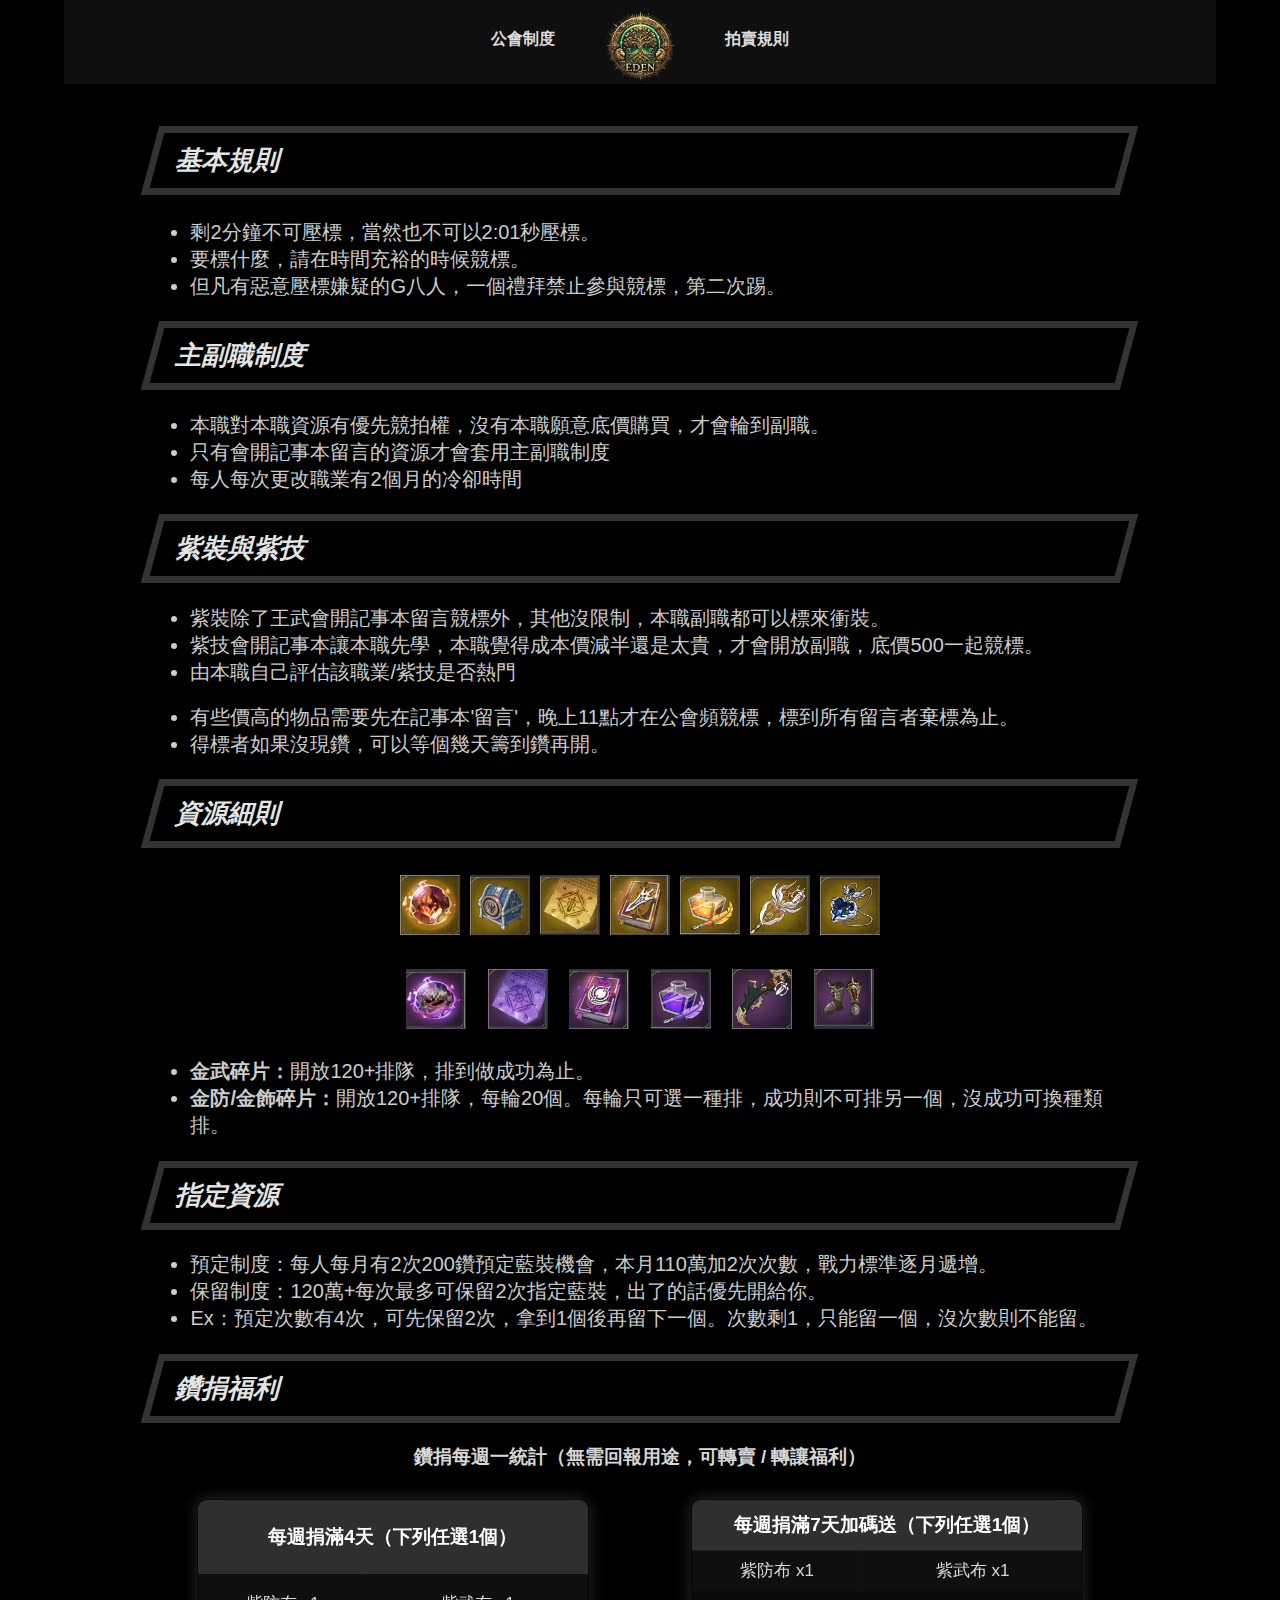
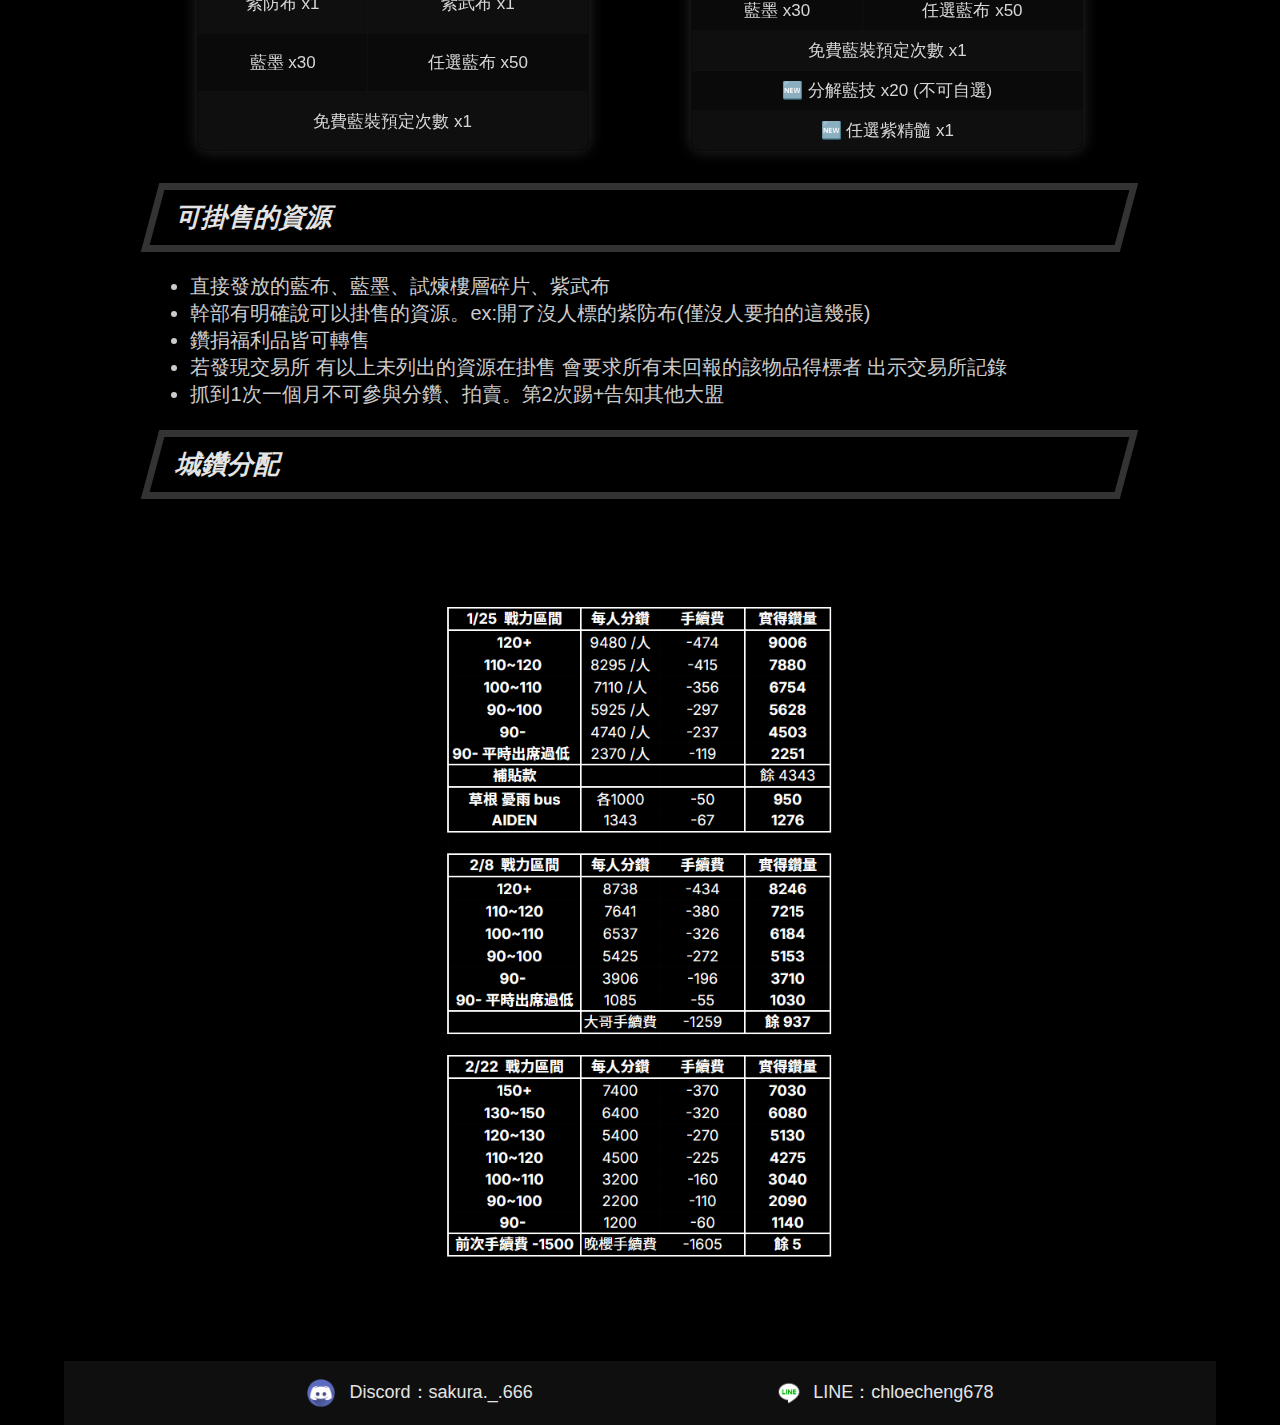
==== html/auction.html @ 019aab5e "Update auction.html" ====
<!DOCTYPE html>
<html lang="zh-Hant">
<head>
    <meta charset="UTF-8">
    <meta name="viewport" content="width=device-width, initial-scale=1.0">
    <title>【伊甸】拍賣規則</title><link rel="icon" href="LOGO.png" type="image/png">
    <link rel="stylesheet" href="styles.css">
    <style>
        .resource-info {
            display: none;
            margin: 20px;
            color: #e0e0e07a;
            border: 0.1px solid #afafaf6f; /* 新增灰色外框線 */
            
            padding: 10px; /* 增加內邊距 */
        }
        .resource-button {
            cursor: pointer;
            margin: 5px;
            display: inline-block;
        }
        .resource-button img {
            width: 60px; /* 調整寬度為原來的1.5倍 */
            height: 60px; /* 調整高度為原來的1.5倍 */
        }
        .resource-button.selected {
            background-color: #ffffff; /* 灰色背景 */
        }
        .resource-container {
            display: flex; /* 使用彈性盒子排列圖標 */
            justify-content: space-around; /* 均勻分配空間 */
            margin: 20px auto; /* 居中顯示 */
            width: 50%;
           
        }

        .images {
    display: flex;
    justify-content: center;
    align-items: center;
    margin: 0 px;
}

.images img {
    transform: scale(0.8); /* 縮小為 0.x 倍 */
}


        .container {
            display: flex;
            justify-content: center;
            gap: 10px;
            margin-top: 10px;
            text-align: center;
        }
                table {
                    width: 40%;
                    margin: 10px auto;
                    border-collapse: collapse;
                    background-color: #15151579;
                    box-shadow: 0px 0px 15px rgba(72, 72, 72, 0.579);
                    border-radius: 10px;
                    overflow: hidden;
                    backdrop-filter: blur(10px); /* 模糊效果 */
                    -webkit-backdrop-filter: blur(10px); /* 兼容 Safari */
                    border: 1px solid rgba(255, 255, 255, 0.3); /* 淡色邊框 */

                }
                th, td {
                    border: 1px solid #15151579;
                    padding: 8px;
                    font-size: 17px;
                }
                th {
                    background-color: #2f2f2f;
                    color: rgb(255, 255, 255);
                    padding: 12px;
                    font-size: 19px;
                }
                tr:nth-child(even) {
                    background-color: #15151579;
                }
    </style>
</head>
<body>
    <header>
        <nav>
            <a href="../index.html">公會制度</a>
            <img src="LOGO.png" alt="LOGO" style="height: 70px; cursor: pointer;"> <!-- 把前面的>去掉 onclick="location.href='rank.html';"> -->
            <a href="auction.html">拍賣規則</a>
        </nav>
    </header>
    <main>
        
        <h2>基本規則</h2>
        <ul>
            <p style="text-align: center; font-size: 24px;font-weight:800;">

            <li>剩2分鐘不可壓標，當然也不可以2:01秒壓標。</li>
            <li>要標什麼，請在時間充裕的時候競標。</li>
            <li>但凡有惡意壓標嫌疑的G八人，一個禮拜禁止參與競標，第二次踢。</li>
        </ul>

        <h2>主副職制度</h2>
        <ul>
            <li>本職對本職資源有優先競拍權，沒有本職願意底價購買，才會輪到副職。</li>
            <li>只有會開記事本留言的資源才會套用主副職制度</li>
            <li>每人每次更改職業有2個月的冷卻時間</li>
        </ul>

        <h2>紫裝與紫技</h2>
        <ul>
            <li>紫裝除了王武會開記事本留言競標外，其他沒限制，本職副職都可以標來衝裝。</li>
            <li>紫技會開記事本讓本職先學，本職覺得成本價減半還是太貴，才會開放副職，底價500一起競標。</li>
            <li>由本職自己評估該職業/紫技是否熱門</li>
            <br>
            <li>有些價高的物品需要先在記事本'留言'，晚上11點才在公會頻競標，標到所有留言者棄標為止。</li>
            <li>得標者如果沒現鑽，可以等個幾天籌到鑽再開。</li>
        </ul>
    
        <h2>資源細則</h2>
        <div class="resource-container">
            <div class="resource-button" onclick="toggleInfo('goldEssenceInfo', this)">
                <img src="金精髓.png" alt="金精髓">
            </div>
            <div class="resource-button" onclick="toggleInfo('goldEssenceBoxInfo', this)">
                <img src="金精髓自選箱.jpg" alt="金精髓自選箱">
            </div>
            <div class="resource-button" onclick="toggleInfo('goldFabricInfo', this)">
                <img src="金布.png" alt="金布">
            </div>
            <div class="resource-button" onclick="toggleInfo('goldSkillInfo', this)">
                <img src="金技.png" alt="金技">
            </div>
            <div class="resource-button" onclick="toggleInfo('goldInkInfo', this)">
                <img src="金墨水.png" alt="金墨水">
            </div>
            <div class="resource-button" onclick="toggleInfo('goldWeaponInfo', this)">
                <img src="金武.jpg" alt="金武">
            </div>
            <div class="resource-button" onclick="toggleInfo('otherGoldItemsInfo', this)">
                <img src="其他金裝.png" alt="其他金裝">
            </div>
        </div>
        <div id="goldEssenceInfo" class="resource-info">
            <p style="font-size: 18px;"><strong>金精髓：</strong>1000鑽，做技能/裝備(有金布/金墨優先排)，沒人排隊則開放全體標(做收藏OK)。</p>
        </div>
        <div id="goldEssenceBoxInfo" class="resource-info" style="display:none;">
            <p style="font-size: 18px;"><strong>金精髓自選箱：</strong>有金墨/金布者可參與競標。</p>
        </div>
        <div id="goldFabricInfo" class="resource-info" style="display:none;">
            <p style="font-size: 18px;"><strong>金布：</strong>戰力110+可參與團頻競標。(記事本留言後，隔日晚上11點在公會頻競標到所有人留言者棄標為止。)</p>
        </div>
        <div id="goldSkillInfo" class="resource-info" style="display:none;">
            <p style="font-size: 18px;"><strong>金技：</strong>本職前3位高戰可參與團頻競標。(記事本留言後，隔日晚上11點在公會頻競標到所有人留言者棄標為止。)</p>
        </div>
        <div id="goldInkInfo" class="resource-info" style="display:none;">
            <p style="font-size: 18px;"><strong>金墨：</strong>戰力110+可參與團頻競標。(記事本留言後，隔日晚上11點在公會頻競標到所有人留言者棄標為止。)</p>
        </div>
        <div id="goldWeaponInfo" class="resource-info" style="display:none;">
            <p style="font-size: 18px;"><strong>金武：</strong>該職業最高戰前3位競標，已有金武者不可參與競標。(記事本留言後，隔日晚上11點在公會頻競標到所有人留言者棄標為止。)</p>
        </div>
        <div id="otherGoldItemsInfo" class="resource-info" style="display:none;">
            <p style="font-size: 18px;"><strong>其他金裝：</strong>開放全體標，衝裝不可競標。(記事本留言後，隔日晚上11點在公會頻競標到所有人留言者棄標為止。)</p>
        </div>


        <div class="resource-container">
            <div class="resource-button" onclick="toggleInfo('epicEssenceInfo', this)">
                <img src="紫精隨.png" alt="紫精髓">
            </div>
            <div class="resource-button" onclick="toggleInfo('epicFabricInfo', this)">
                <img src="紫布.png" alt="紫布">
            </div>
            <div class="resource-button" onclick="toggleInfo('epicInkInfo', this)">
                <img src="紫技.png" alt="紫技">
            </div>
            <div class="resource-button" onclick="toggleInfo('epicSkillInfo', this)">
                <img src="紫墨水.png" alt="紫墨水">
            </div>
            <div class="resource-button" onclick="toggleInfo('epicWeaponInfo', this)">
                <img src="紫王武.png" alt="紫王武">
            </div>
            <div class="resource-button" onclick="toggleInfo('otherEpicItemsInfo', this)">
                <img src="其他紫裝.png" alt="其他紫裝">
            </div>
        </div>
        <div id="epicEssenceInfo" class="resource-info">
            <p style="font-size: 18px;"><strong>紫精髓：</strong>500鑽，做技能/裝備(有紫布/紫墨優先排)，沒人排隊則開放全體標(做收藏OK)。</p>
        </div>
        </div>
        <div id="epicFabricInfo" class="resource-info" style="display:none;">
            <p style="font-size: 18px;"><strong>紫武布/紫防布：</strong>可排隊申請免費發放，每人每輪1張，需回報用途。</p><p style="font-size: 18px;"><strong>紫飾布：</strong>500起標，衝裝可標。</p>
        </div>
        <div id="epicSkillInfo" class="resource-info" style="display:none;">
            <p style="font-size: 18px;"><strong>紫技：</strong>本職優先價 = 成本/2，無本職則開放副職一起500標。(記事本留言金額競標。)</p>
        </div>
        <div id="epicInkInfo" class="resource-info" style="display:none;">
            <p style="font-size: 18px;"><strong>紫墨水：</strong>戰力110+可參與團頻競標。(記事本留言後，隔日晚上11點在公會頻競標到所有人留言者棄標為止。)</p>
        </div>
        <div id="epicWeaponInfo" class="resource-info" style="display:none;">
            <p style="font-size: 18px;"><strong>紫王武：</strong>本職優先價2000，無本職則開放衝裝+副職一起500標。(記事本留言金額競標。)</p>
        </div>
        <div id="otherEpicItemsInfo" class="resource-info" style="display:none;">
            <p style="font-size: 18px;"><strong>其他紫裝：</strong>自用 / 衝裝 / 副職 皆可競標。</p>
        </div>



        <ul>
            <li><strong>金武碎片：</strong>開放120+排隊，排到做成功為止。</li>
            <li><strong>金防/金飾碎片：</strong>開放120+排隊，每輪20個。每輪只可選一種排，成功則不可排另一個，沒成功可換種類排。</li>
        </ul>
        <h2>指定資源</h2>
        <ul>
            <li>預定制度：每人每月有2次200鑽預定藍裝機會，本月110萬加2次次數，戰力標準逐月遞增。</li>
            <li>保留制度：120萬+每次最多可保留2次指定藍裝，出了的話優先開給你。</li>
            <li>Ex：預定次數有4次，可先保留2次，拿到1個後再留下一個。次數剩1，只能留一個，沒次數則不能留。</li>
        </ul>

        <h2>鑽捐福利</h2>
        <h3 style="text-align: center;">鑽捐每週一統計（無需回報用途，可轉賣 / 轉讓福利）</h3>
        <div class="container">
        <table>
            <tr>
                <th colspan="2">每週捐滿4天（下列任選1個）</th>
            </tr>
            <tr><td>紫防布 x1</td><td>紫武布 x1</td></tr>
            <tr><td>藍墨 x30</td><td>任選藍布 x50</td></tr>
            <tr><td colspan="2">免費藍裝預定次數 x1</td></tr>
        </table>
        
        <table>
            <tr>
                <th colspan="2">每週捐滿7天加碼送（下列任選1個）</th>
            </tr>
            <tr><td>紫防布 x1</td><td>紫武布 x1</td></tr>
            <tr><td>藍墨 x30</td><td>任選藍布 x50</td></tr>
            <tr><td colspan="2">免費藍裝預定次數 x1</td></tr>
            <tr><td colspan="2">🆕 分解藍技 x20 (不可自選)</td></tr>
            <tr><td colspan="2">🆕 任選紫精髓 x1</td></tr>
        
        </table></div>

        <h2>可掛售的資源</h2>
        <ul>
            <li>直接發放的藍布、藍墨、試煉樓層碎片、紫武布</li>
            <li>幹部有明確說可以掛售的資源。ex:開了沒人標的紫防布(僅沒人要拍的這幾張)</li>
            <li>鑽捐福利品皆可轉售</li>
            <li>若發現交易所 有以上未列出的資源在掛售 會要求所有未回報的該物品得標者 出示交易所記錄</li>
            <li>抓到1次一個月不可參與分鑽、拍賣。第2次踢+告知其他大盟</li>
        </ul>
    
        <h2>城鑽分配</h2>
        <div class="images";>
            <img src="1740087435147.png" alt="圖片1">
        </div>
    </main>
    <footer>
        <div class="social-icons">
            <p style="font-size: 18px;">
                <img src="line.png" alt="LINE" style="vertical-align: middle;">LINE：chloecheng678</p>
            <p style="font-size: 18px;">
                <img src="discord.png" alt="Discord" style="vertical-align: middle;"> Discord：sakura._.666</p>
        </div>
    </footer>
    <script>
        function toggleInfo(infoId, button) {
            const infoDivs = document.querySelectorAll('.resource-info');
            infoDivs.forEach(div => div.style.display = 'none'); // 隱藏所有敘述
            const infoDiv = document.getElementById(infoId);
            infoDiv.style.display = 'block'; // 顯示選中的敘述
            
            // 切換選中狀態
            const buttons = document.querySelectorAll('.resource-button');
            buttons.forEach(btn => btn.classList.remove('selected'));
            button.classList.add('selected'); // 只為選中的按鈕添加選中樣式
        }
        console.log("拍賣規則頁面已加載");
    </script>
</body>
</html>
---- html/styles.css ----
body {
    background-color: black;
    color: rgb(215, 215, 215);
    font-family: Arial, Source Sans Pro;
    margin: 0;
    padding: 0;
}

header {
    display: flex;
    flex-direction: column; /* 使 LOGO 和導航按鈕垂直排列 */
    align-items: center; /* 水平置中 */
    padding: 1px;
    background-color: #0f0f0f;
    position: sticky;
    top: 0;
    z-index: 1000;
    transition: background-color 0.3s;
}
header:hover {
    background-color: #252525;
}
header a {
    color: rgb(222, 222, 222);
    font-weight: 800;
    text-decoration: none;
    padding: 18px 50px 33px 50px;
    transition: color 0.3s;
}
header a:hover {
    color: #fff4c7;
}
header nav {
    display: flex;
    justify-content: center; /* 水平置中按鈕 */
    margin-top: 10px; /* LOGO 和導航按鈕之間的間距 */
}
main {
    padding: 20px;
    width: 85%;
    margin: auto;
    transition: opacity 0.5s;
}

h1, h2 {
    color: #e4e4e4;
    font-size: 26px;
    transform: skewX(-15deg); /* 整體內容向右傾斜 15 度 */
border: 0.2cm solid #333; /* 0.5 公分的框線 */
padding: 10px 10px 10px 20px ; /* 內邊距 */
box-shadow: 3px 3px 5px rgba(0, 0, 0, 0.3); /* 增加陰影效果 */
}

p {
    color: #e4e4e4;
    font-size: 22px;
}
li {
    color: #cccccc;
    font-size: 20px;
}
footer {
    background-color: #0f0f0f;
    color: rgb(147, 147, 147);
    text-align: center;
    padding: 0px;
    position: relative;
    transition: background-color 0.3s;
}
footer:hover {
    background-color: #252525;
}
.social-icons {
    display: flex;
    justify-content: space-evenly;
    flex-direction: row-reverse;
    flex-wrap: wrap;
    align-items: center;
    align-content: space-around;

}
.social-icons img {
    width: 28px;
    
    margin: 0px 10px 0px 20px;
}
@media (min-width: 768px) {
    body {
        padding: 0 5%;
    }
}

/* 針對 Chrome、Edge、Safari 的滾動條樣式 */
::-webkit-scrollbar {
    width: 8px; /* 滾動條寬度 */
}

::-webkit-scrollbar-track {
    background-color: #000000; /* 滾動條軌道顏色 */
}

::-webkit-scrollbar-thumb {
    background-color: #2b2b2b; /* 滾動條顏色 */
    border-radius: 1px; /* 滾動條圓角 */
}

::-webkit-scrollbar-thumb:hover {
    background-color: #232323; /* 滾動條懸停顏色 */
}

/* 針對 Firefox 的滾動條樣式 */
html {
    scrollbar-width: thin; /* 滾動條寬度 */
    scrollbar-color: #2b2b2b #000000; /* 滾動條顏色和軌道顏色 */
}
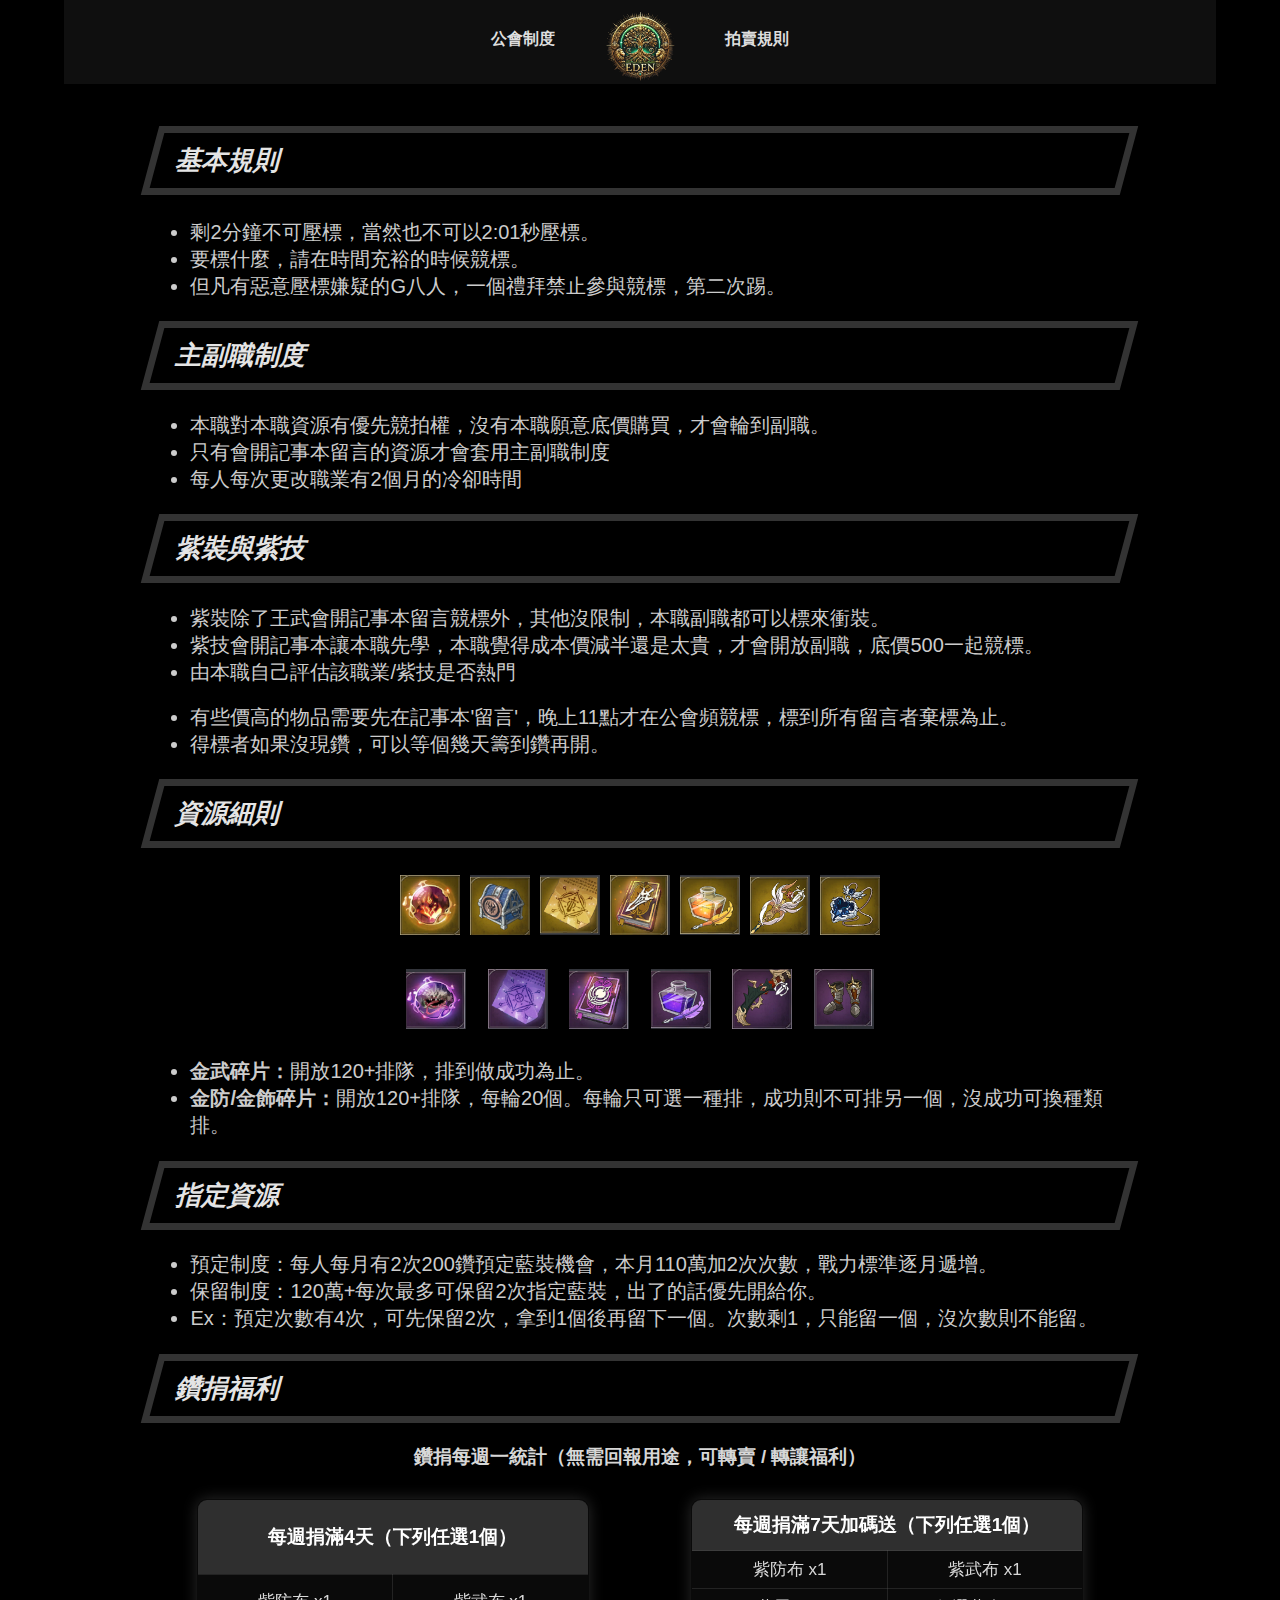
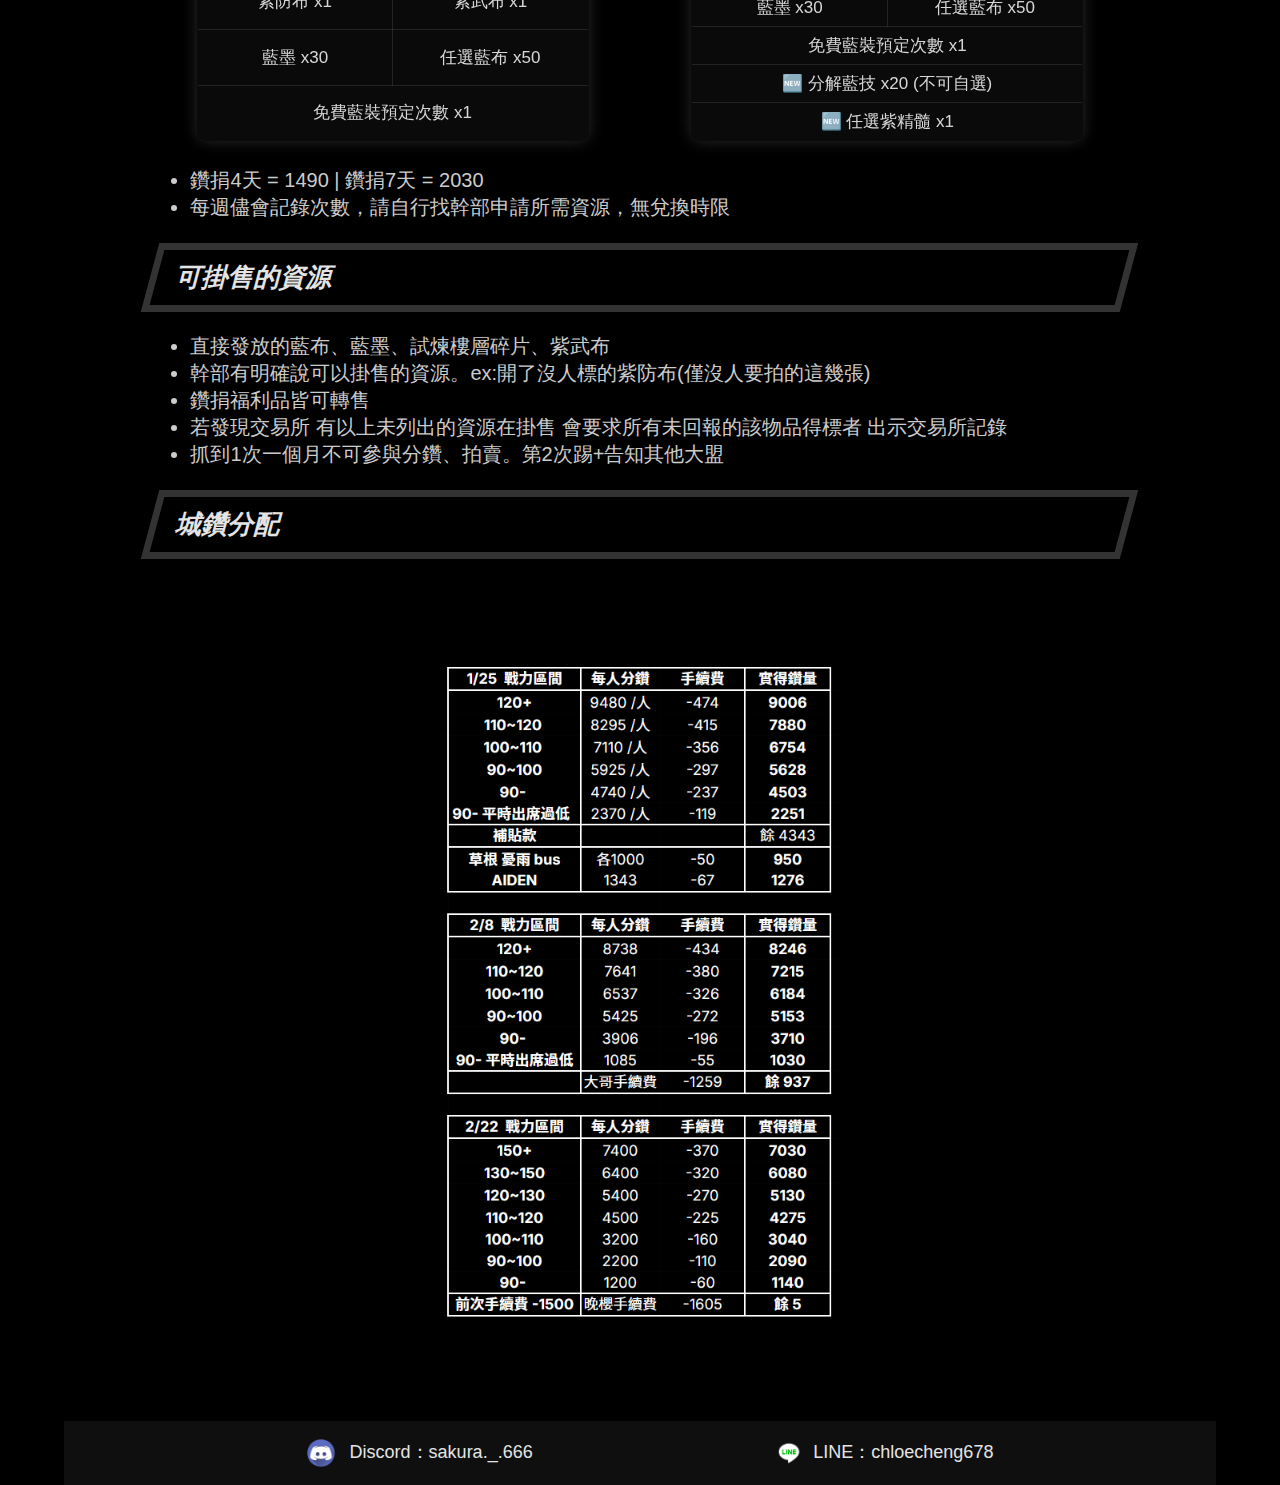
==== commit 833e8a3b: "Update auction.html" ====
--- a/html/auction.html
+++ b/html/auction.html
@@ -67,9 +67,10 @@
 
                 }
                 th, td {
-                    border: 1px solid #15151579;
-                    padding: 8px;
+                    border: 0.5px solid #63636348;
+                    padding: 7px;
                     font-size: 17px;
+                    width: 50%;
                 }
                 th {
                     background-color: #2f2f2f;
@@ -77,9 +78,7 @@
                     padding: 12px;
                     font-size: 19px;
                 }
-                tr:nth-child(even) {
-                    background-color: #15151579;
-                }
+
     </style>
 </head>
 <body>
@@ -241,6 +240,10 @@
             <tr><td colspan="2">🆕 任選紫精髓 x1</td></tr>
         
         </table></div>
+        <ul>
+            <li>鑽捐4天 = 1490  |  鑽捐7天 = 2030</li>
+            <li>每週儘會記錄次數，請自行找幹部申請所需資源，無兌換時限</li>
+        </ul>
 
         <h2>可掛售的資源</h2>
         <ul>
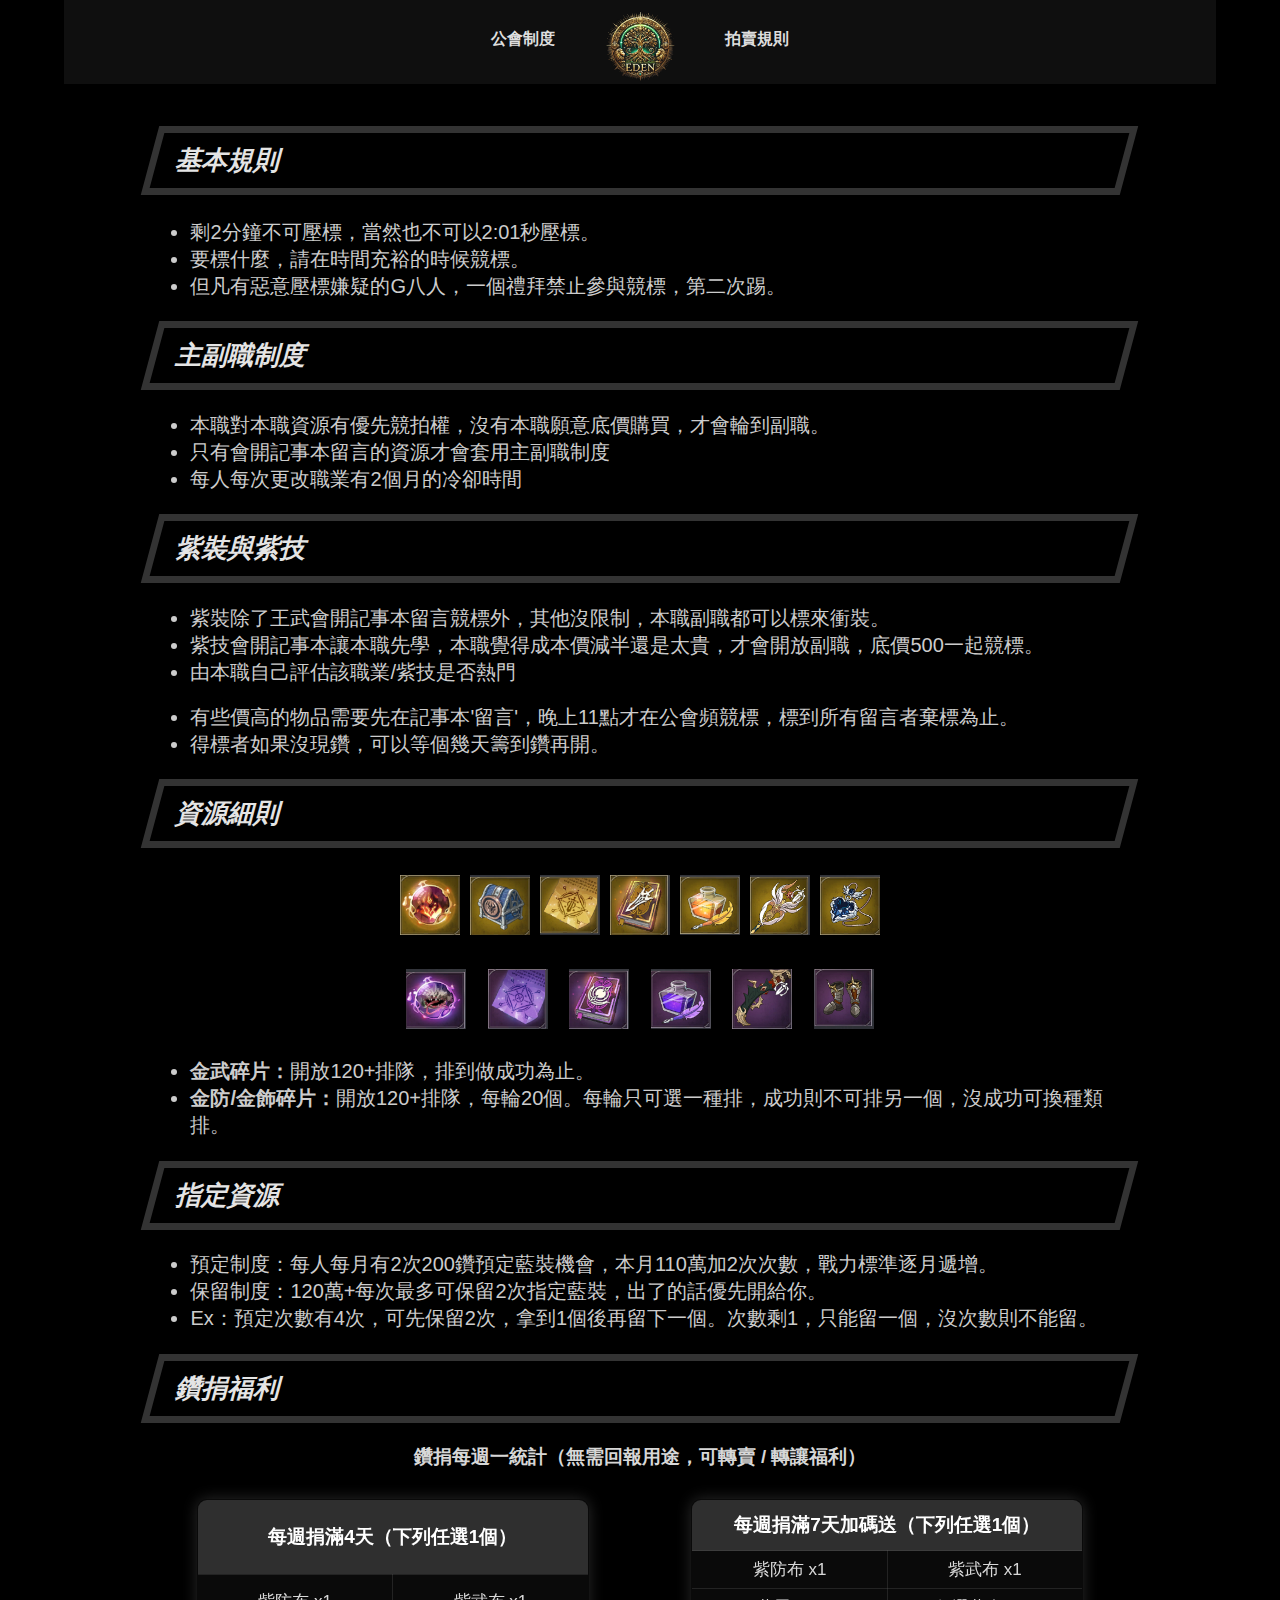
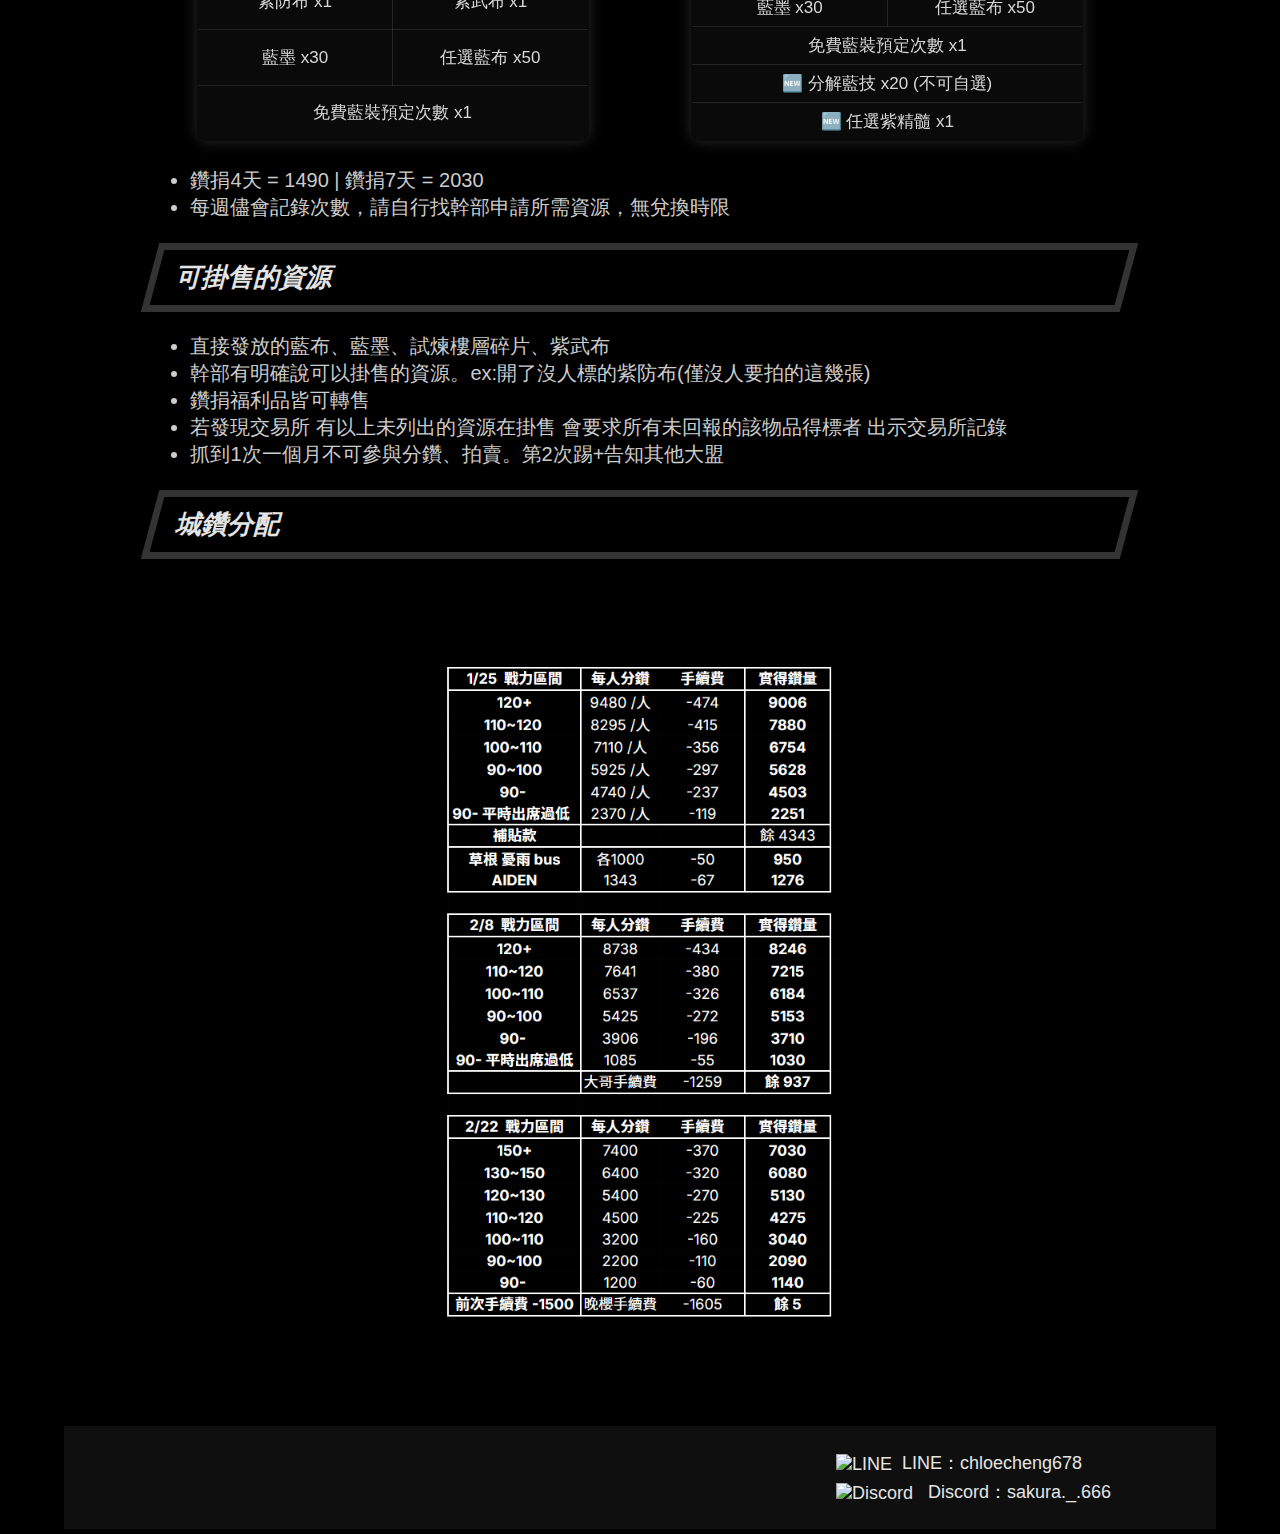
==== commit 25867a6e: "Add files via upload" ====
--- a/html/auction.html
+++ b/html/auction.html
@@ -1,10 +1,22 @@
 <!DOCTYPE html>
 <html lang="zh-Hant">
 <head>
+    <!-- Google tag (gtag.js) -->
+<script async src="https://www.googletagmanager.com/gtag/js?id=G-GK26YHVEMZ"></script>
+<script>
+  window.dataLayer = window.dataLayer || [];
+  function gtag(){dataLayer.push(arguments);}
+  gtag('js', new Date());
+
+  gtag('config', 'G-GK26YHVEMZ');
+</script>
     <meta charset="UTF-8">
     <meta name="viewport" content="width=device-width, initial-scale=1.0">
-    <title>【伊甸】拍賣規則</title><link rel="icon" href="LOGO.png" type="image/png">
+    <title>【伊甸】拍賣規則</title>
+    <link rel="icon" href="LOGO.png" type="image/png">
     <link rel="stylesheet" href="styles.css">
+    <script src="visitor-tracker.js" defer></script>
+
     <style>
         .resource-info {
             display: none;
@@ -260,11 +272,23 @@
         </div>
     </main>
     <footer>
-        <div class="social-icons">
-            <p style="font-size: 18px;">
-                <img src="line.png" alt="LINE" style="vertical-align: middle;">LINE：chloecheng678</p>
-            <p style="font-size: 18px;">
-                <img src="discord.png" alt="Discord" style="vertical-align: middle;"> Discord：sakura._.666</p>
+        <div class="social-icons" style="display: flex; justify-content: space-between; align-items: center; padding: 20px;margin: 5px 5px 5px 80px;">
+            <div style="text-align: left;">
+                <p style="font-size: 18px; margin: 5px 80px 5px 5px;">
+                    <img src="html/line.png" alt="LINE" style="vertical-align: middle;">LINE：chloecheng678
+                </p>
+                <p style="font-size: 18px; margin: 5px 80px 5px 5px;">
+                    <img src="html/discord.png" alt="Discord" style="vertical-align: middle;"> Discord：sakura._.666
+                </p>
+            </div>
+            <div id="visitorCounter" style="text-align: right; position: static; background: none;">
+                <script>
+                    // 使用 GA4 的 API 獲取實時用戶數
+                    gtag('get', 'G-GK26YHVEMZ', 'client_id', (clientId) => {
+                        console.log('Client ID:', clientId);
+                    });
+                </script>
+            </div>
         </div>
     </footer>
     <script>
--- a/html/styles.css
+++ b/html/styles.css
@@ -113,3 +113,39 @@
     scrollbar-width: thin; /* 滾動條寬度 */
     scrollbar-color: #2b2b2b #000000; /* 滾動條顏色和軌道顏色 */
 }
+
+/* 框框樣式 */
+.content-box {
+    border: 2px solid #16161600; /* 邊框顏色和寬度 */
+    border-radius: 10px; /* 邊框圓角 */
+    padding: 20px; /* 內邊距 */
+    background-color: #19191981; /* 背景顏色 */
+    max-width: 90%; /* 最大寬度 */
+    margin: 20px auto; /* 居中顯示 */
+    box-shadow: 0 4px 8px rgba(0, 0, 0, 0.1); /* 陰影效果 */
+}
+
+/* 列表樣式 */
+.content-box ul {
+    list-style-type: disc; /* 列表符號樣式 */
+    padding-left: 20px; /* 列表內邊距 */
+    margin: 0; /* 移除默認外邊距 */
+}
+
+.content-box li {
+    margin-bottom: 10px; /* 列表項間距 */
+    line-height: 1.5; /* 行高 */
+}
+
+#visitorCounter {
+    position: fixed;
+    bottom: 20px;
+    right: 20px;
+    background: rgba(0, 0, 0, 0.8);
+    padding: 10px;
+    border-radius: 5px;
+    color: #fff;
+    font-size: 14px;
+    z-index: 1000;
+}
+
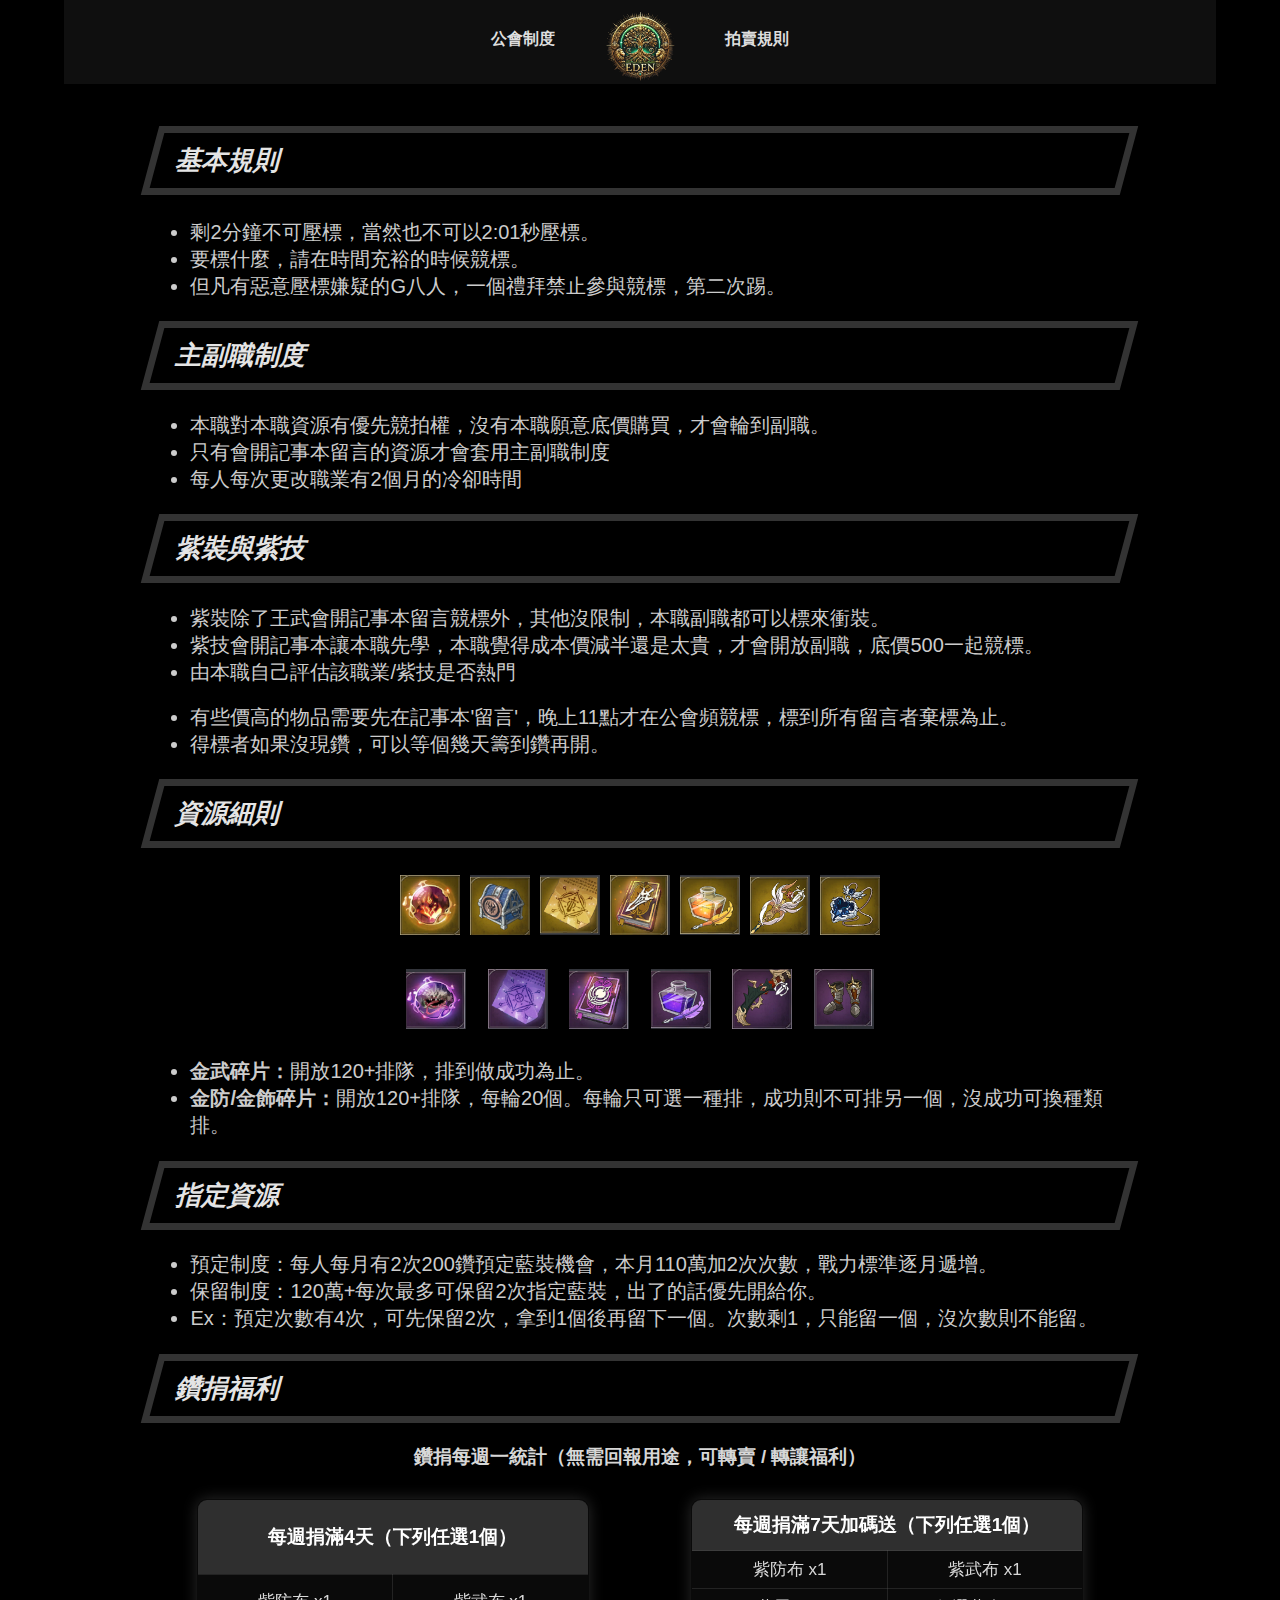
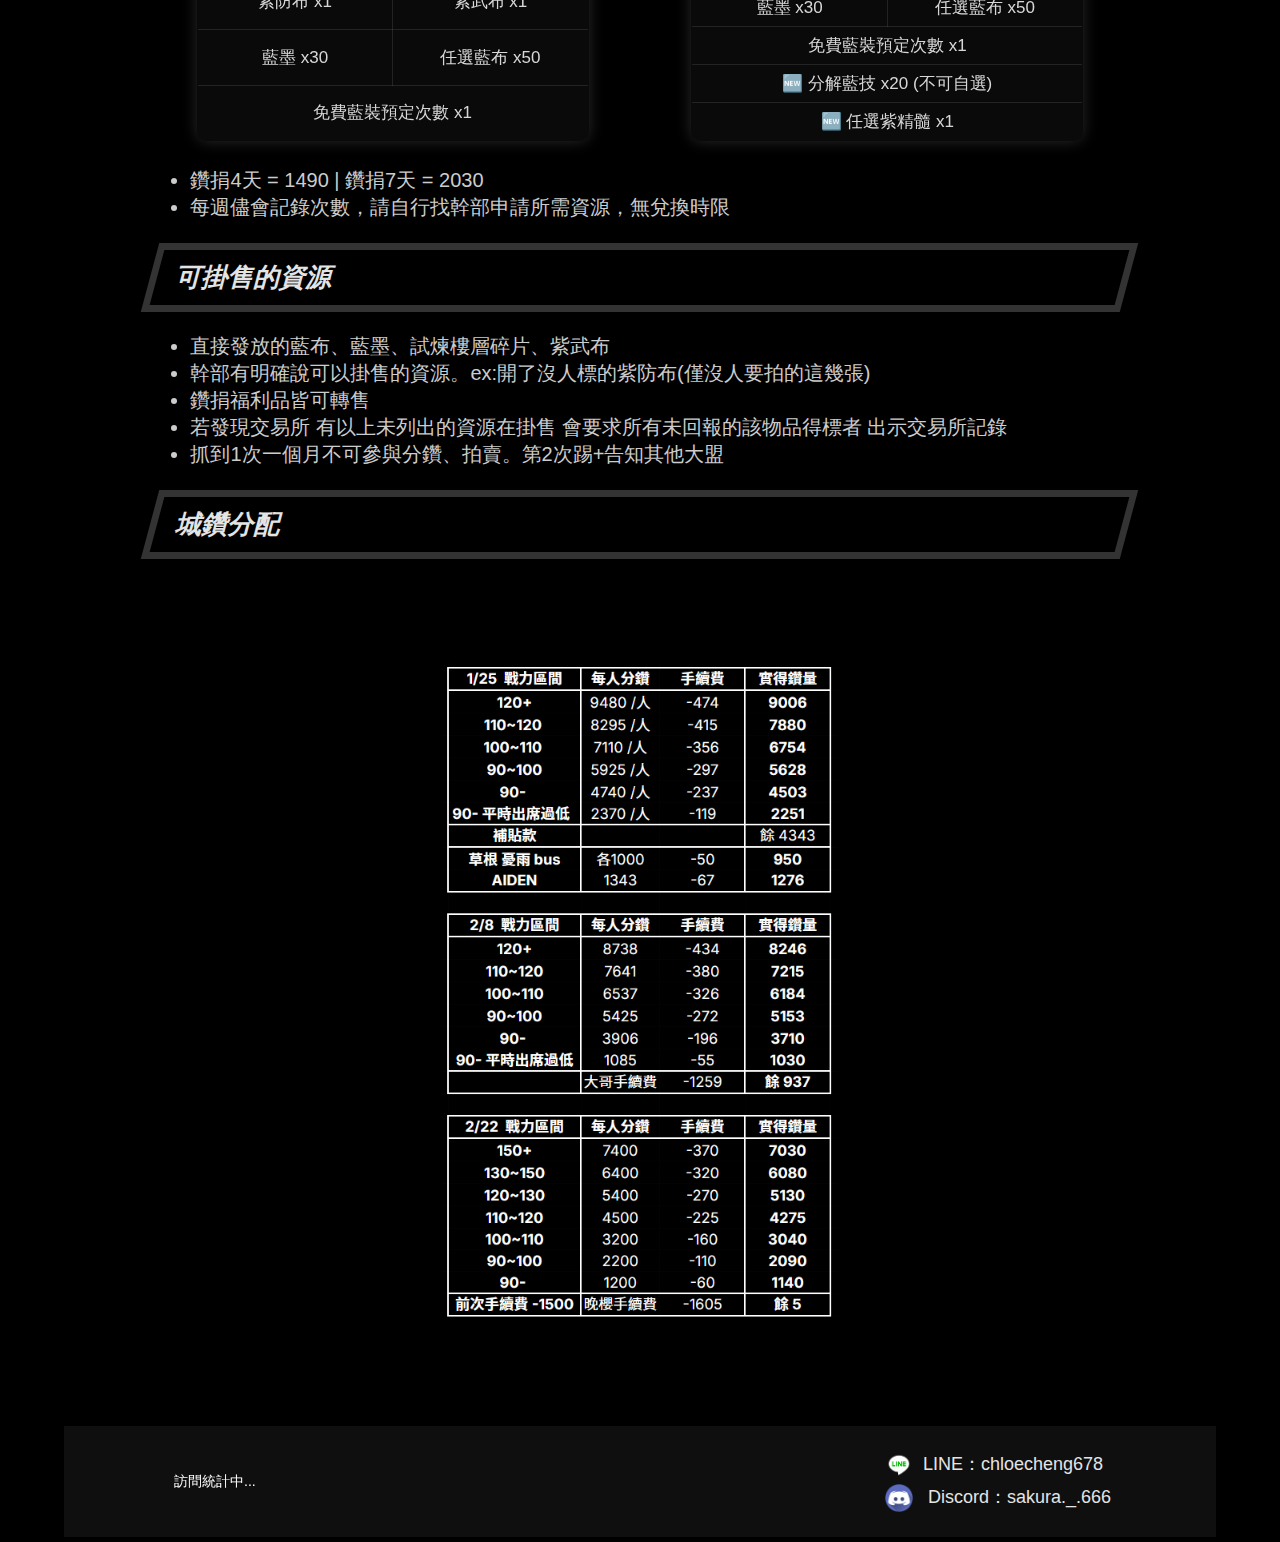
==== commit 31bbe5fd: "Update auction.html" ====
--- a/html/auction.html
+++ b/html/auction.html
@@ -15,7 +15,7 @@
     <title>【伊甸】拍賣規則</title>
     <link rel="icon" href="LOGO.png" type="image/png">
     <link rel="stylesheet" href="styles.css">
-    <script src="visitor-tracker.js" defer></script>
+    <script src="../visitor-tracker.js" defer></script>
 
     <style>
         .resource-info {
@@ -275,10 +275,10 @@
         <div class="social-icons" style="display: flex; justify-content: space-between; align-items: center; padding: 20px;margin: 5px 5px 5px 80px;">
             <div style="text-align: left;">
                 <p style="font-size: 18px; margin: 5px 80px 5px 5px;">
-                    <img src="html/line.png" alt="LINE" style="vertical-align: middle;">LINE：chloecheng678
+                    <img src="line.png" alt="LINE" style="vertical-align: middle;">LINE：chloecheng678
                 </p>
                 <p style="font-size: 18px; margin: 5px 80px 5px 5px;">
-                    <img src="html/discord.png" alt="Discord" style="vertical-align: middle;"> Discord：sakura._.666
+                    <img src="discord.png" alt="Discord" style="vertical-align: middle;"> Discord：sakura._.666
                 </p>
             </div>
             <div id="visitorCounter" style="text-align: right; position: static; background: none;">
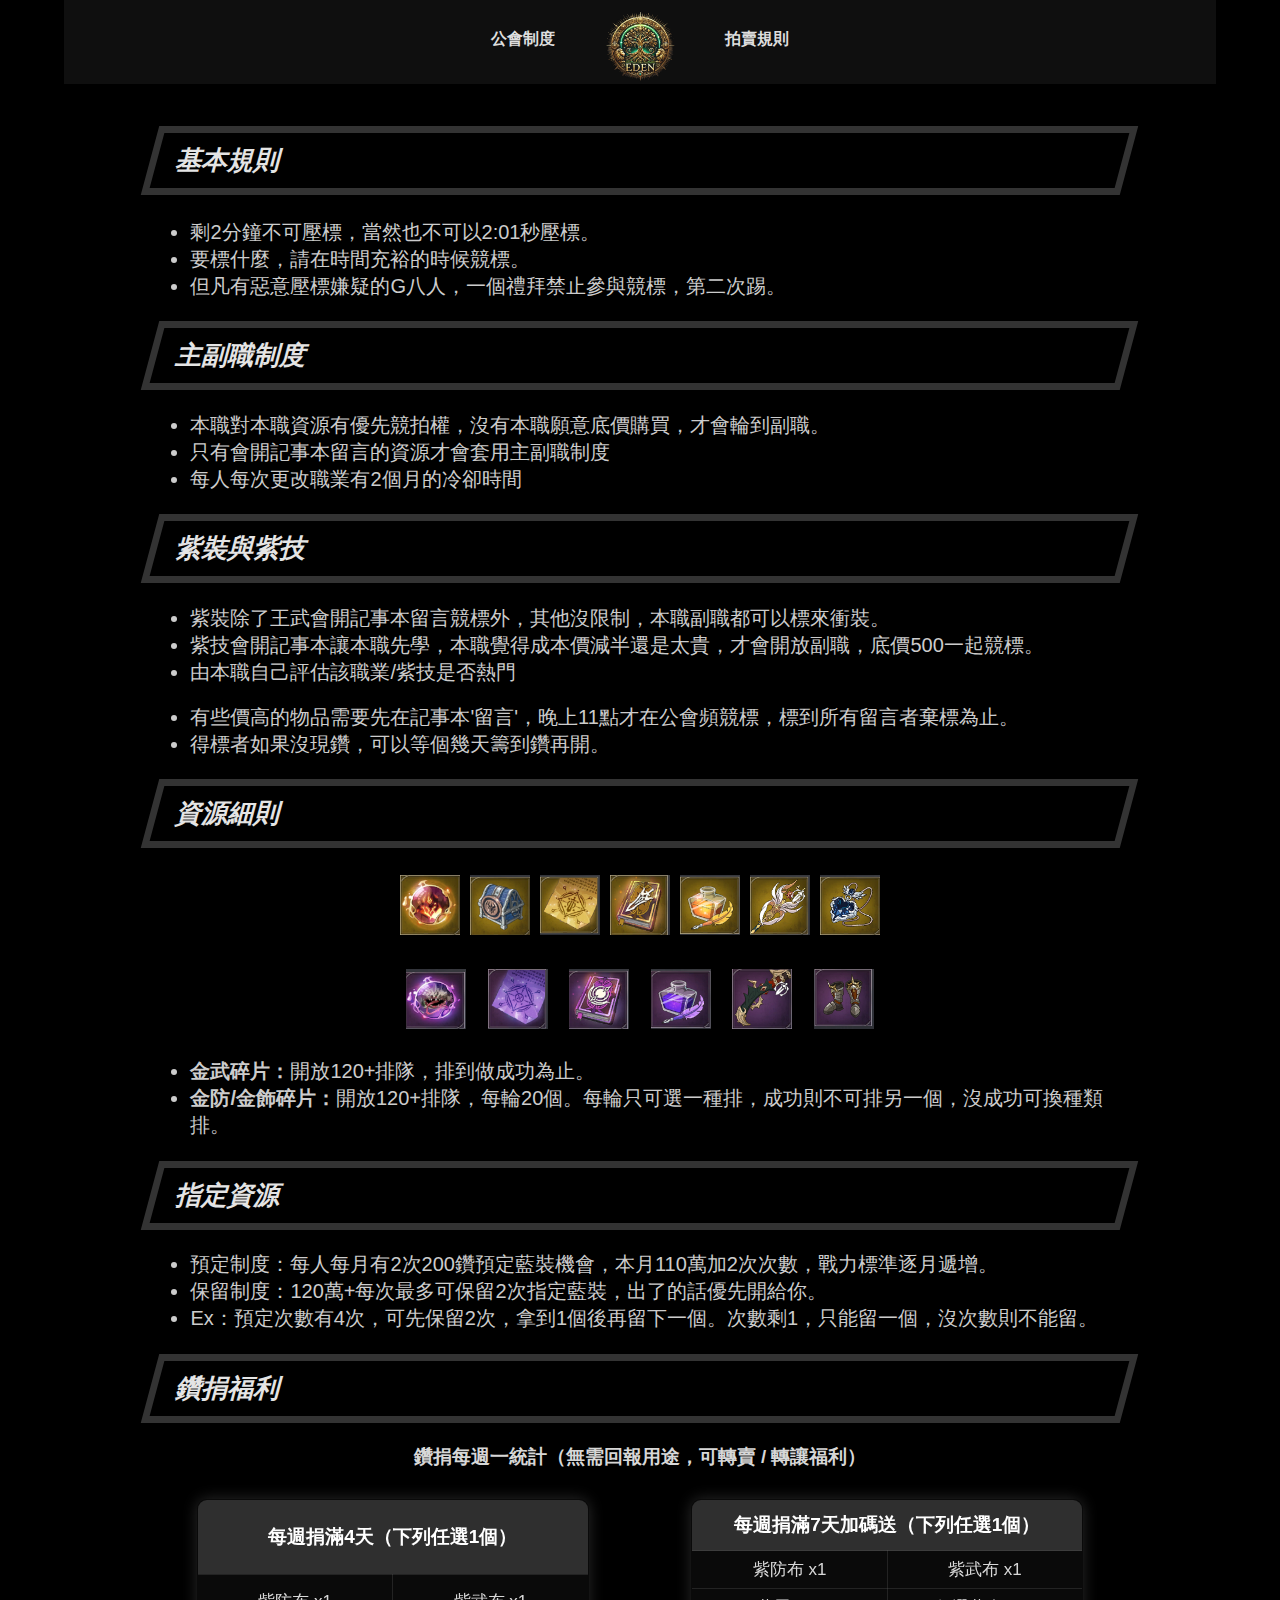
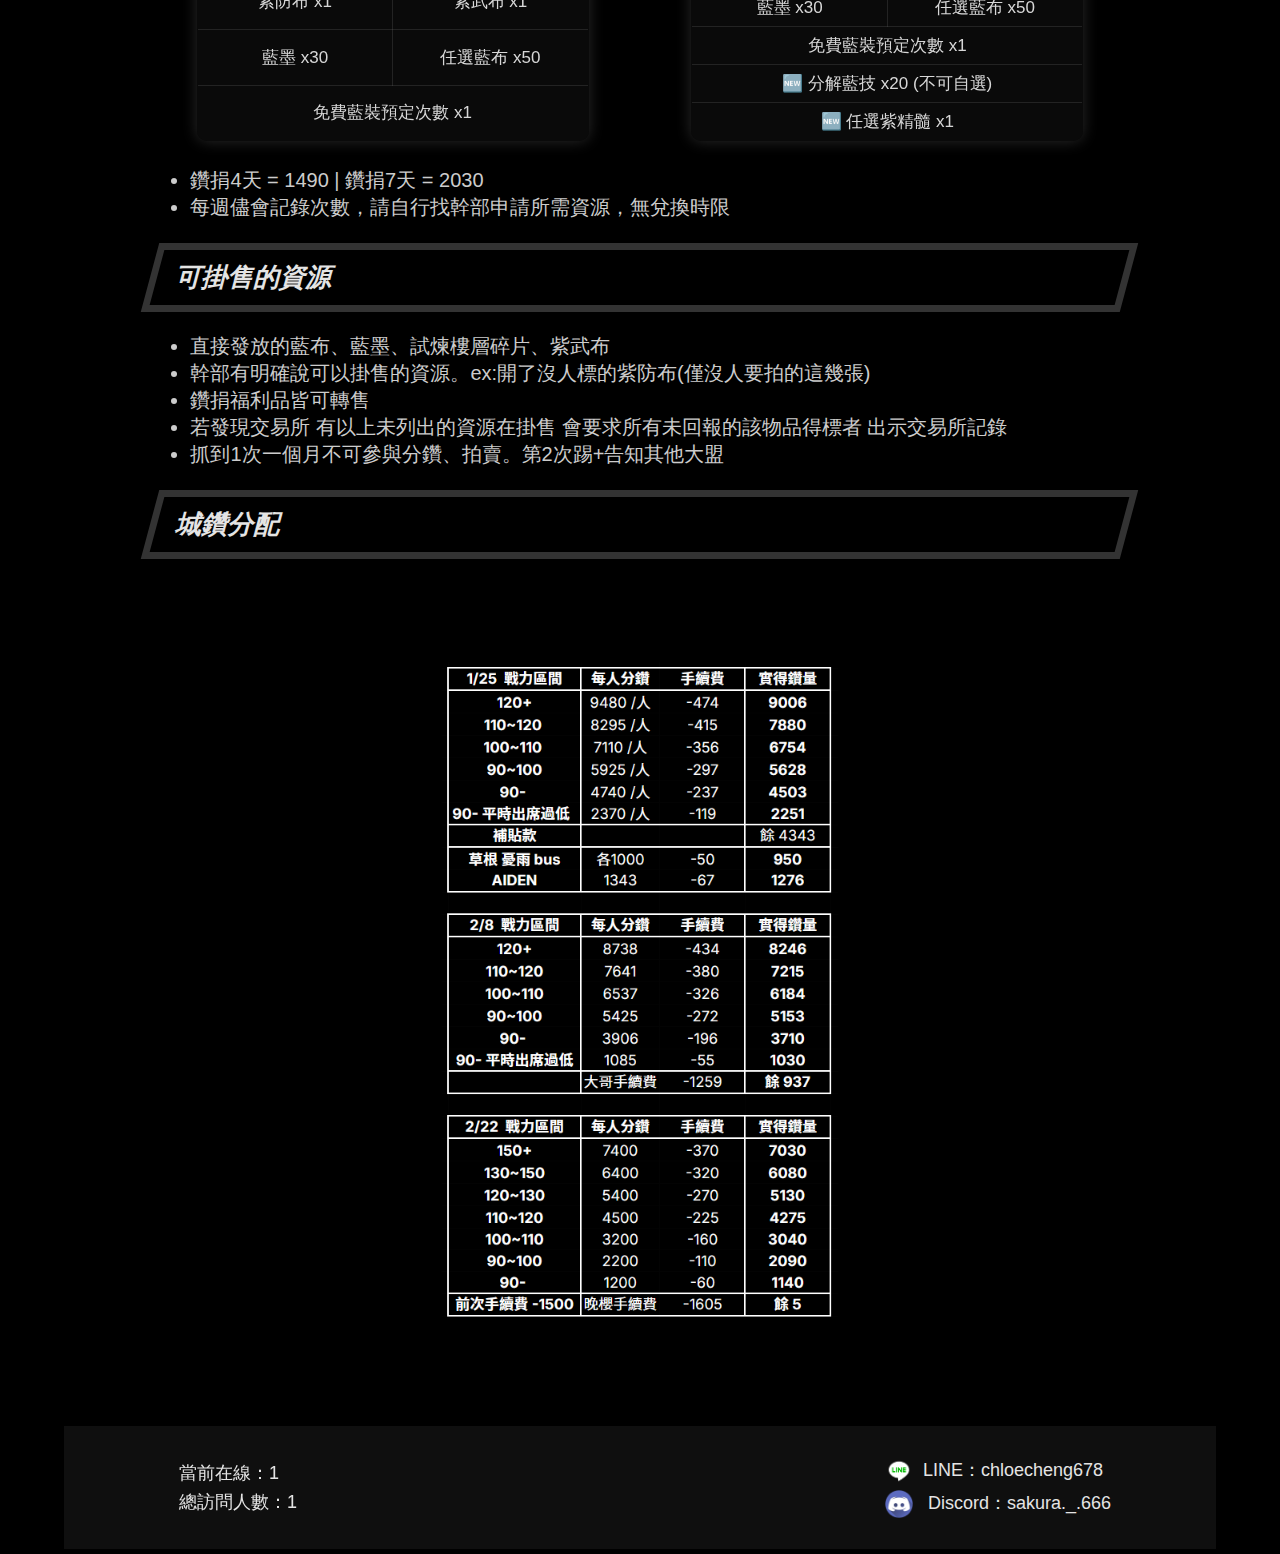
==== commit 238d7577: "Add files via upload" ====
--- a/html/auction.html
+++ b/html/auction.html
@@ -15,7 +15,7 @@
     <title>【伊甸】拍賣規則</title>
     <link rel="icon" href="LOGO.png" type="image/png">
     <link rel="stylesheet" href="styles.css">
-    <script src="../visitor-tracker.js" defer></script>
+ 
 
     <style>
         .resource-info {
@@ -281,12 +281,33 @@
                     <img src="discord.png" alt="Discord" style="vertical-align: middle;"> Discord：sakura._.666
                 </p>
             </div>
-            <div id="visitorCounter" style="text-align: right; position: static; background: none;">
+            <div id="visitorCounter" style="text-align: left; position: static; background: none;">
+                <p style="font-size: 18px; margin: 5px;">當前在線：<span id="activeUsers">1</span></p>
+                <p style="font-size: 18px; margin: 5px;">總訪問人數：<span id="totalVisitors">0</span></p>
+                
                 <script>
-                    // 使用 GA4 的 API 獲取實時用戶數
-                    gtag('get', 'G-GK26YHVEMZ', 'client_id', (clientId) => {
-                        console.log('Client ID:', clientId);
-                    });
+                    // 使用 GA4 Data API 獲取數據
+                    function updateVisitorStats() {
+                        // 獲取活躍用戶數
+                        gtag('get', 'G-GK26YHVEMZ', 'screen_resolution', function(screenResolution) {
+                            document.getElementById('activeUsers').textContent = 
+                                window.dataLayer.filter(item => item[0] === 'config').length || '0';
+                        });
+
+                        // 獲取總訪問次數
+                        if (localStorage.getItem('totalVisits')) {
+                            document.getElementById('totalVisitors').textContent = 
+                                localStorage.getItem('totalVisits');
+                        } else {
+                            localStorage.setItem('totalVisits', '1');
+                            document.getElementById('totalVisitors').textContent = '1';
+                        }
+                    }
+
+                    // 頁面加載時更新數據
+                    window.onload = updateVisitorStats;
+                    // 每60秒更新一次數據
+                    setInterval(updateVisitorStats, 60000);
                 </script>
             </div>
         </div>
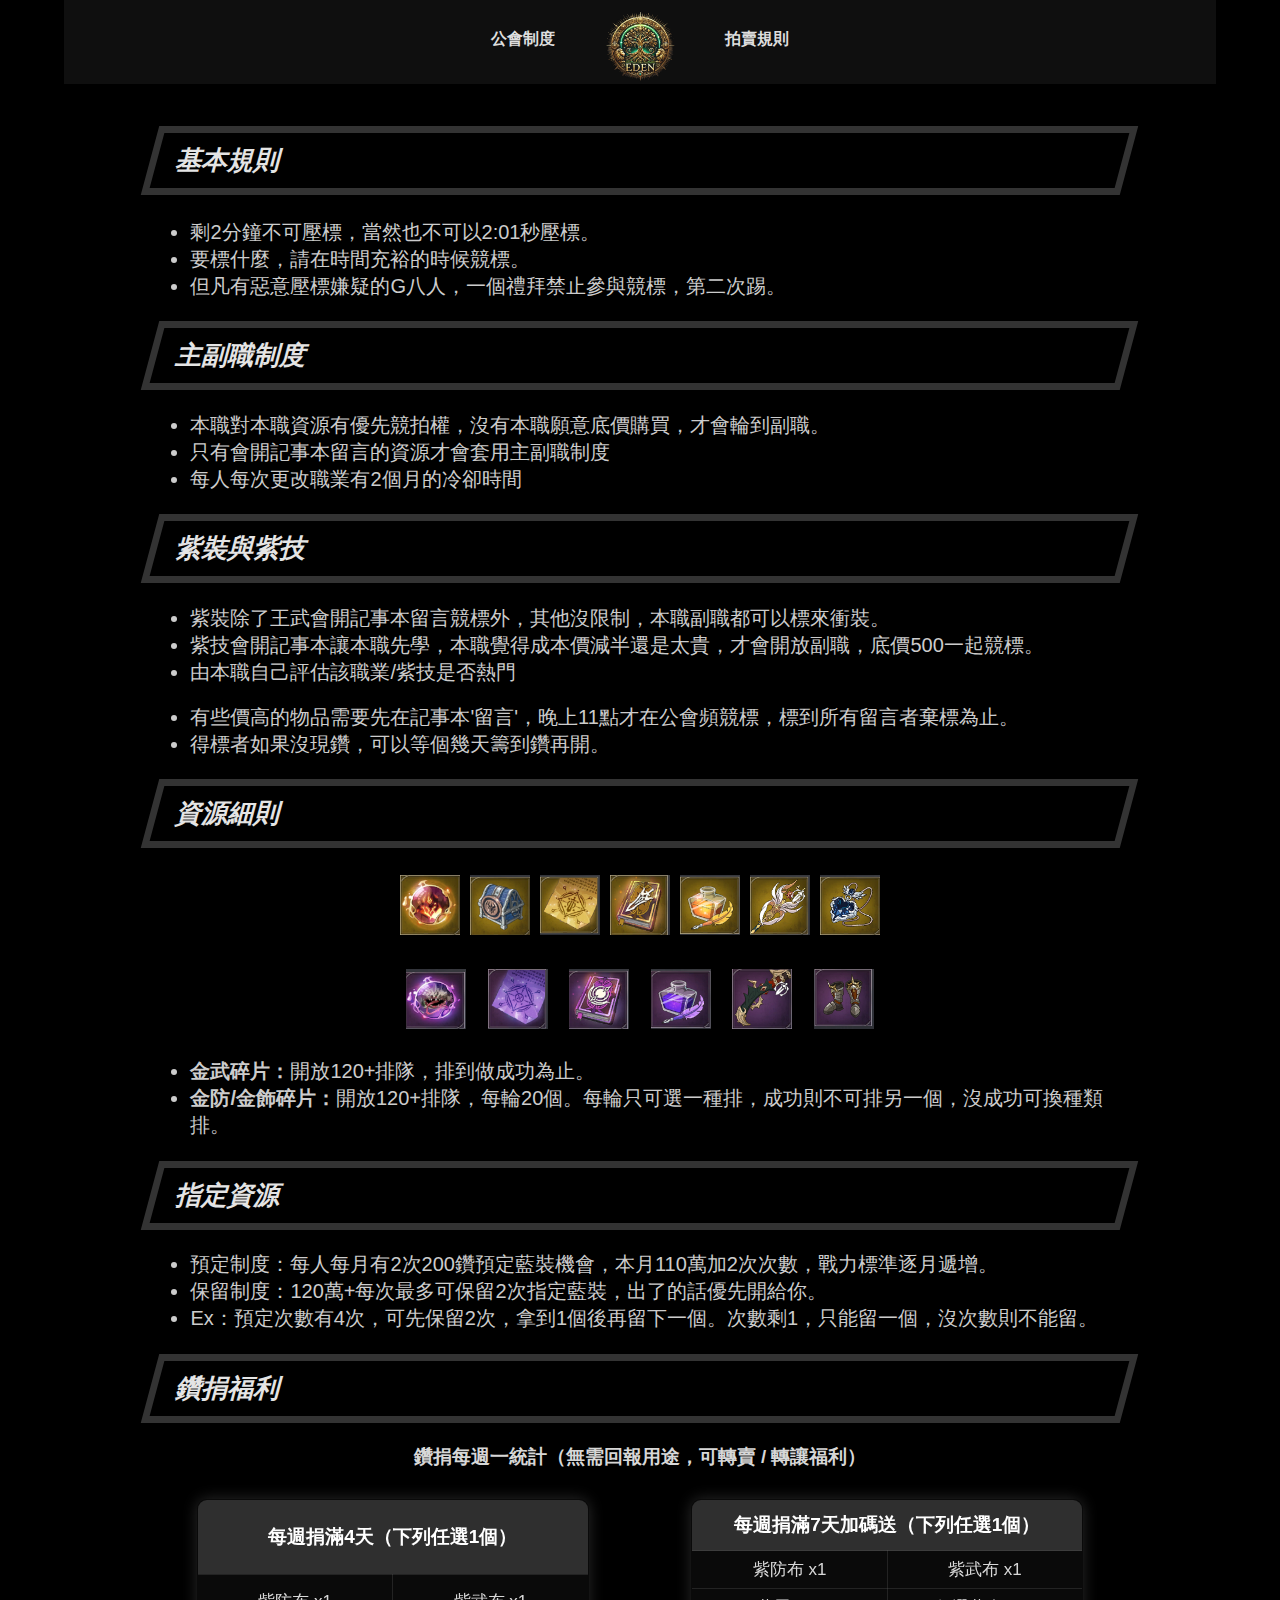
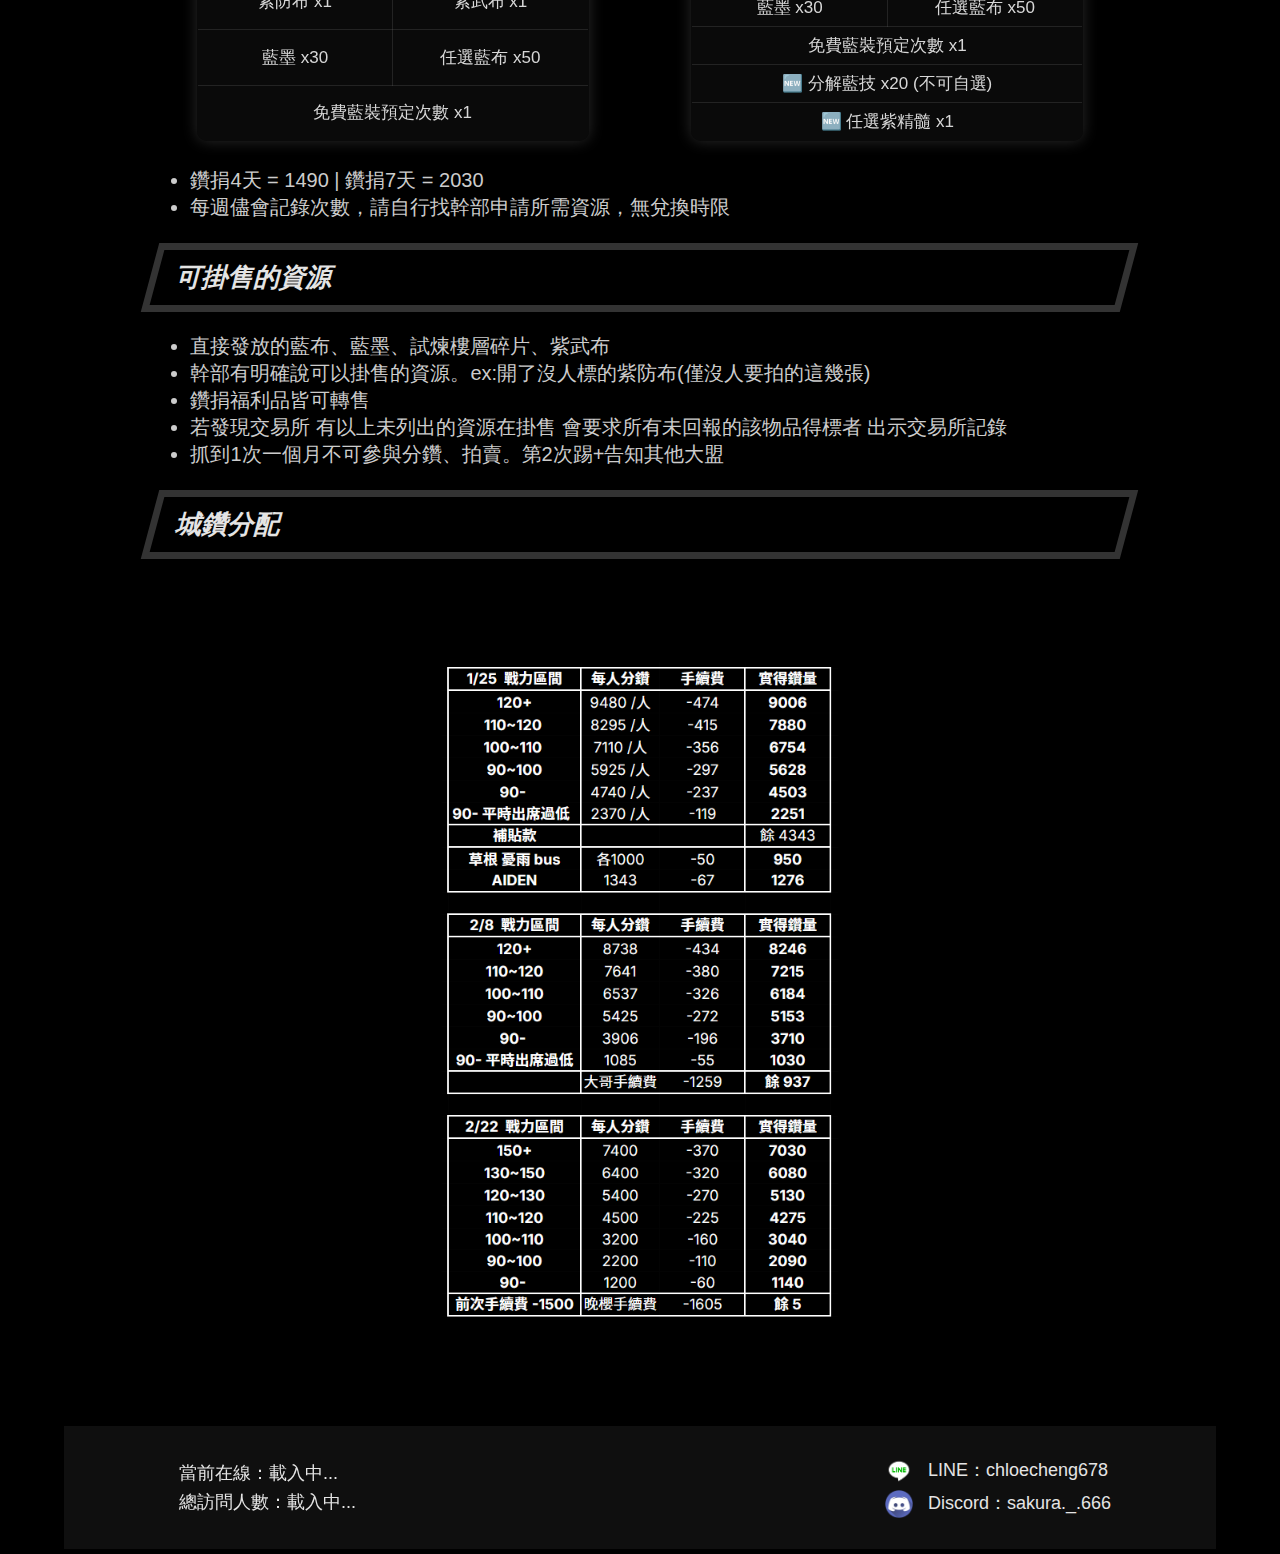
==== commit 3c197b49: "Add files via upload" ====
--- a/html/auction.html
+++ b/html/auction.html
@@ -275,39 +275,62 @@
         <div class="social-icons" style="display: flex; justify-content: space-between; align-items: center; padding: 20px;margin: 5px 5px 5px 80px;">
             <div style="text-align: left;">
                 <p style="font-size: 18px; margin: 5px 80px 5px 5px;">
-                    <img src="line.png" alt="LINE" style="vertical-align: middle;">LINE：chloecheng678
+                    <img src="line.png" alt="LINE" style="vertical-align: middle;"> LINE：chloecheng678
                 </p>
                 <p style="font-size: 18px; margin: 5px 80px 5px 5px;">
                     <img src="discord.png" alt="Discord" style="vertical-align: middle;"> Discord：sakura._.666
                 </p>
             </div>
             <div id="visitorCounter" style="text-align: left; position: static; background: none;">
-                <p style="font-size: 18px; margin: 5px;">當前在線：<span id="activeUsers">1</span></p>
-                <p style="font-size: 18px; margin: 5px;">總訪問人數：<span id="totalVisitors">0</span></p>
-                
+                <p style="font-size: 18px; margin: 5px;">當前在線：<span id="activeUsers">載入中...</span></p>
+                <p style="font-size: 18px; margin: 5px;">總訪問人數：<span id="totalVisitors">載入中...</span></p>
                 <script>
-                    // 使用 GA4 Data API 獲取數據
-                    function updateVisitorStats() {
-                        // 獲取活躍用戶數
-                        gtag('get', 'G-GK26YHVEMZ', 'screen_resolution', function(screenResolution) {
-                            document.getElementById('activeUsers').textContent = 
-                                window.dataLayer.filter(item => item[0] === 'config').length || '0';
+                    // 載入 Google Analytics Data API
+                    function loadGoogleAnalytics() {
+                        gapi.load('client', initGoogleAnalytics);
+                    }
+
+                    // 初始化 Google Analytics API
+                    function initGoogleAnalytics() {
+                        gapi.client.init({
+                            'apiKey': 'AIzaSyABiSz9cyLYnSSYbBcLgW1LqAsGp0EwCdc',
+                            'discoveryDocs': ['https://analyticsdata.googleapis.com/$discovery/rest?version=v1beta'],
+                        }).then(function() {
+                            updateAnalyticsData();
                         });
-
-                        // 獲取總訪問次數
-                        if (localStorage.getItem('totalVisits')) {
-                            document.getElementById('totalVisitors').textContent = 
-                                localStorage.getItem('totalVisits');
-                        } else {
-                            localStorage.setItem('totalVisits', '1');
-                            document.getElementById('totalVisitors').textContent = '1';
-                        }
                     }
 
-                    // 頁面加載時更新數據
-                    window.onload = updateVisitorStats;
-                    // 每60秒更新一次數據
-                    setInterval(updateVisitorStats, 60000);
+                    // 更新訪客數據
+                    function updateAnalyticsData() {
+                        // 查詢即時活躍用戶
+                        gapi.client.analyticsdata.properties.runRealtimeReport({
+                            'property': 'properties/G-GK26YHVEMZ',
+                            'dimensions': [{'name': 'unifiedScreenName'}],
+                            'metrics': [{'name': 'activeUsers'}]
+                        }).then(function(response) {
+                            const activeUsers = response.result.rows[0].metricValues[0].value;
+                            document.getElementById('activeUsers').textContent = activeUsers;
+                        });
+
+                        // 查詢總訪問人數
+                        gapi.client.analyticsdata.properties.runReport({
+                            'property': 'properties/G-GK26YHVEMZ',
+                            'dateRanges': [{'startDate': '2024-01-01', 'endDate': 'today'}],
+                            'metrics': [{'name': 'totalUsers'}]
+                        }).then(function(response) {
+                            const totalUsers = response.result.rows[0].metricValues[0].value;
+                            document.getElementById('totalVisitors').textContent = totalUsers;
+                        });
+                    }
+
+                    // 載入 Google API Client Library
+                    const script = document.createElement('script');
+                    script.src = 'https://apis.google.com/js/api.js';
+                    script.onload = loadGoogleAnalytics;
+                    document.head.appendChild(script);
+
+                    // 每1分鐘更新一次數據
+                    setInterval(updateAnalyticsData, 60000);
                 </script>
             </div>
         </div>
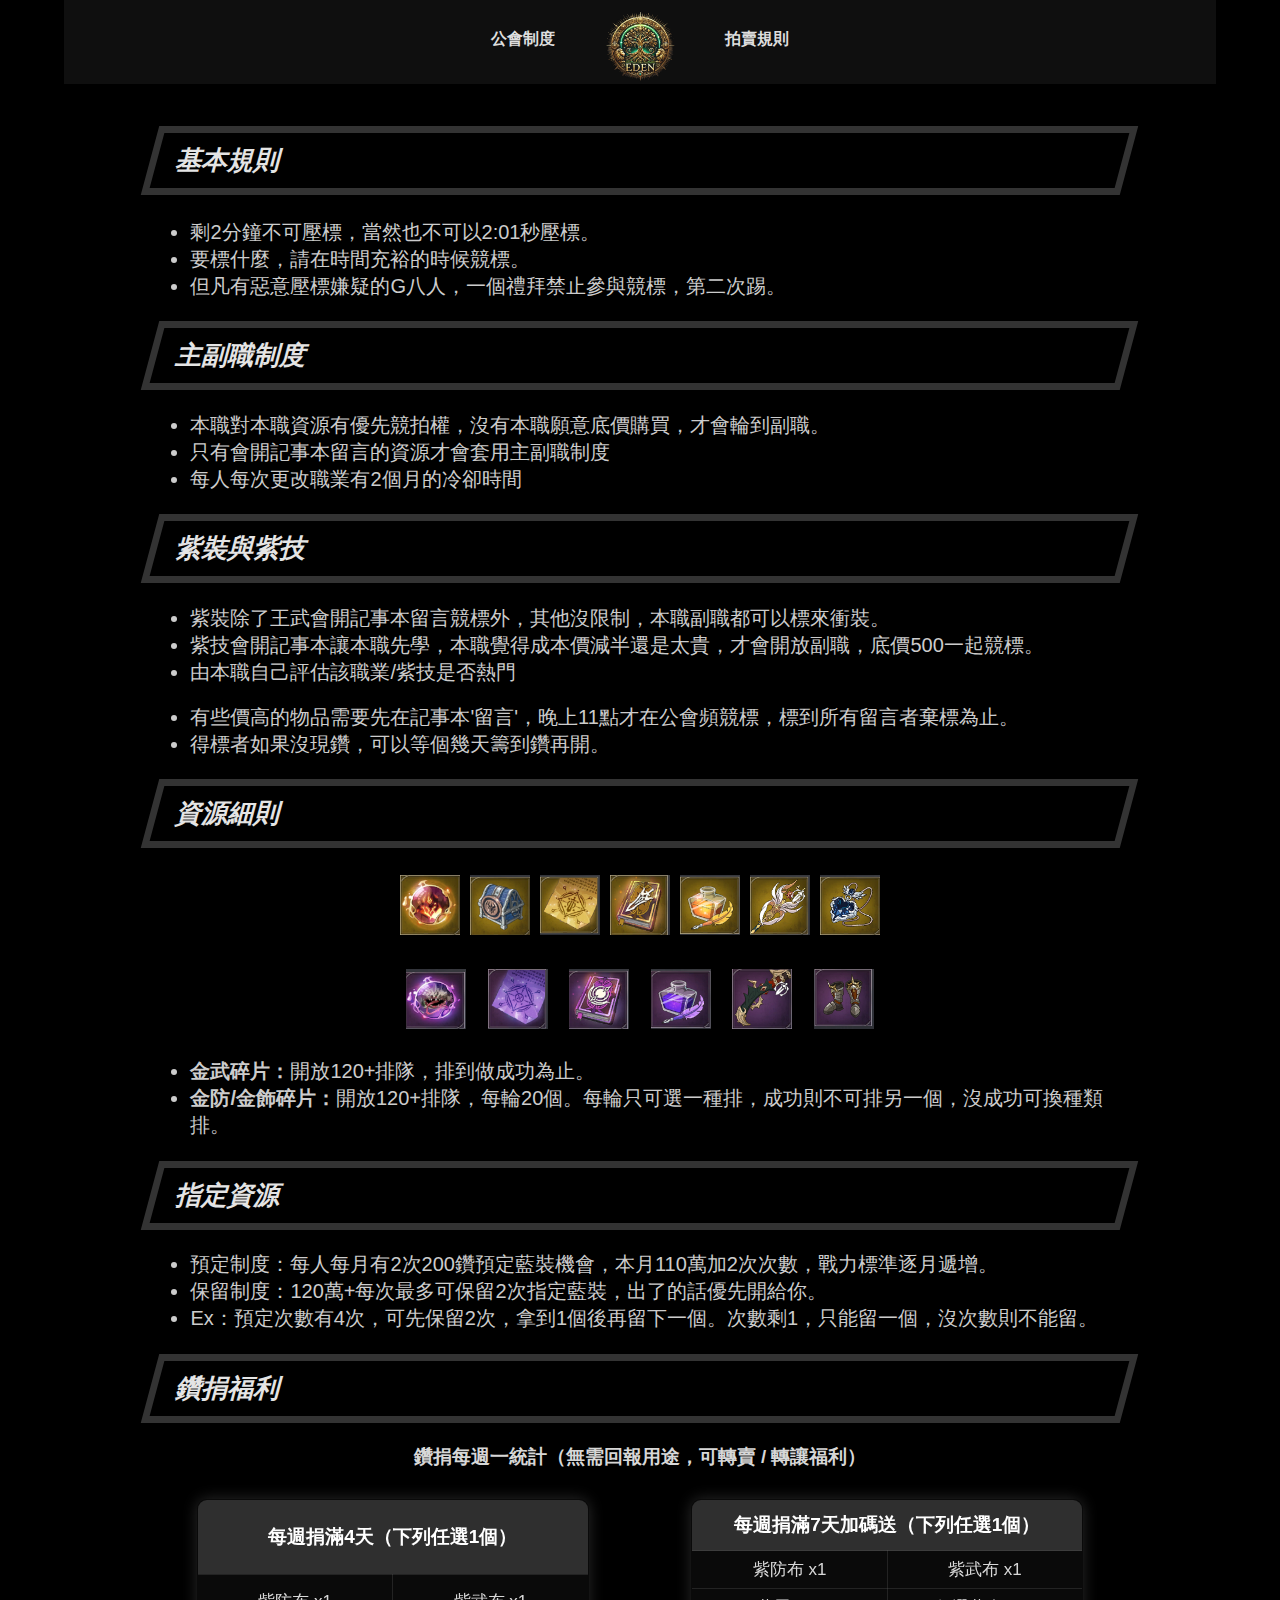
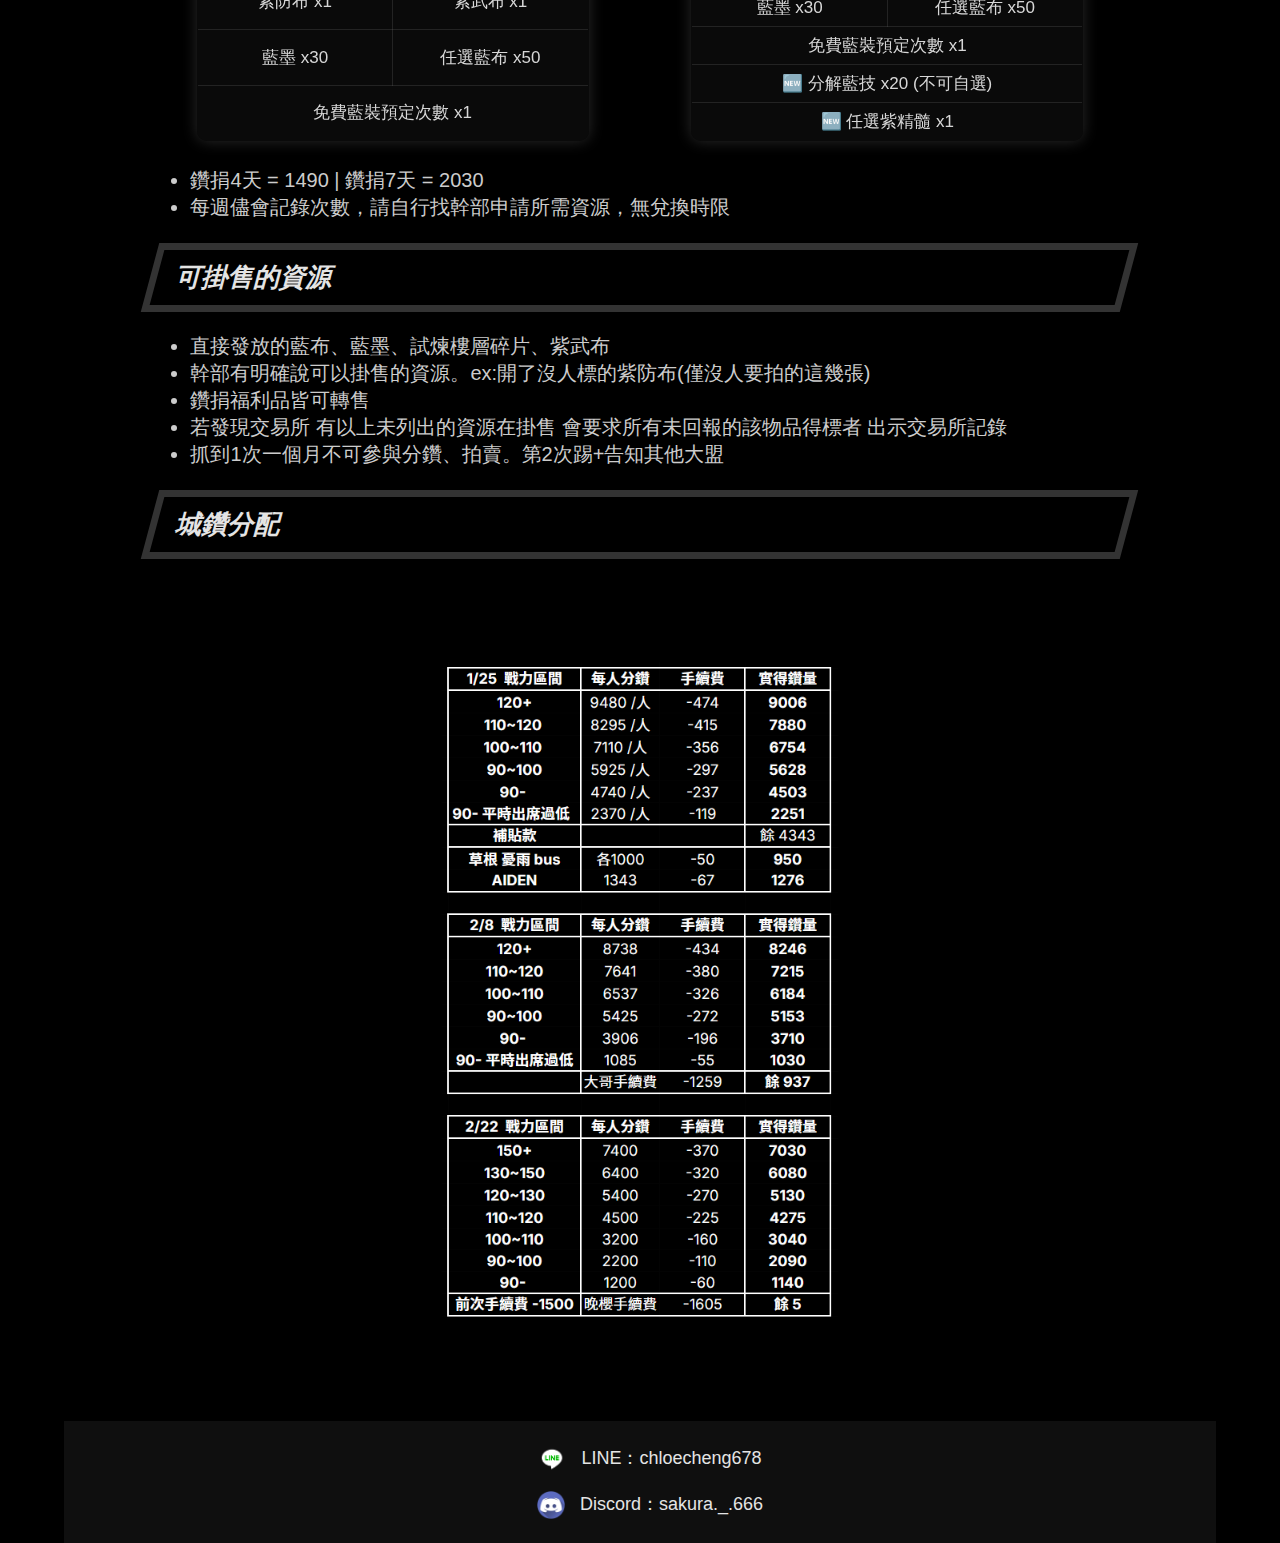
==== commit 4cf04cd6: "Add files via upload" ====
--- a/html/auction.html
+++ b/html/auction.html
@@ -272,18 +272,17 @@
         </div>
     </main>
     <footer>
-        <div class="social-icons" style="display: flex; justify-content: space-between; align-items: center; padding: 20px;margin: 5px 5px 5px 80px;">
-            <div style="text-align: left;">
-                <p style="font-size: 18px; margin: 5px 80px 5px 5px;">
+        <div class="social-icons" style="display: flex; justify-content: space-between; align-items: left; padding: 0.5%;">
+            <div style="text-align: center; align-items: center; width: 100%;">
+                <p style="font-size: 18px; text-align: center;">
                     <img src="line.png" alt="LINE" style="vertical-align: middle;"> LINE：chloecheng678
                 </p>
-                <p style="font-size: 18px; margin: 5px 80px 5px 5px;">
+                <p style="font-size: 18px; text-align: center;">
                     <img src="discord.png" alt="Discord" style="vertical-align: middle;"> Discord：sakura._.666
                 </p>
             </div>
-            <div id="visitorCounter" style="text-align: left; position: static; background: none;">
-                <p style="font-size: 18px; margin: 5px;">當前在線：<span id="activeUsers">載入中...</span></p>
-                <p style="font-size: 18px; margin: 5px;">總訪問人數：<span id="totalVisitors">載入中...</span></p>
+        </div>
+
                 <script>
                     // 載入 Google Analytics Data API
                     function loadGoogleAnalytics() {
@@ -332,7 +331,7 @@
                     // 每1分鐘更新一次數據
                     setInterval(updateAnalyticsData, 60000);
                 </script>
-            </div>
+
         </div>
     </footer>
     <script>
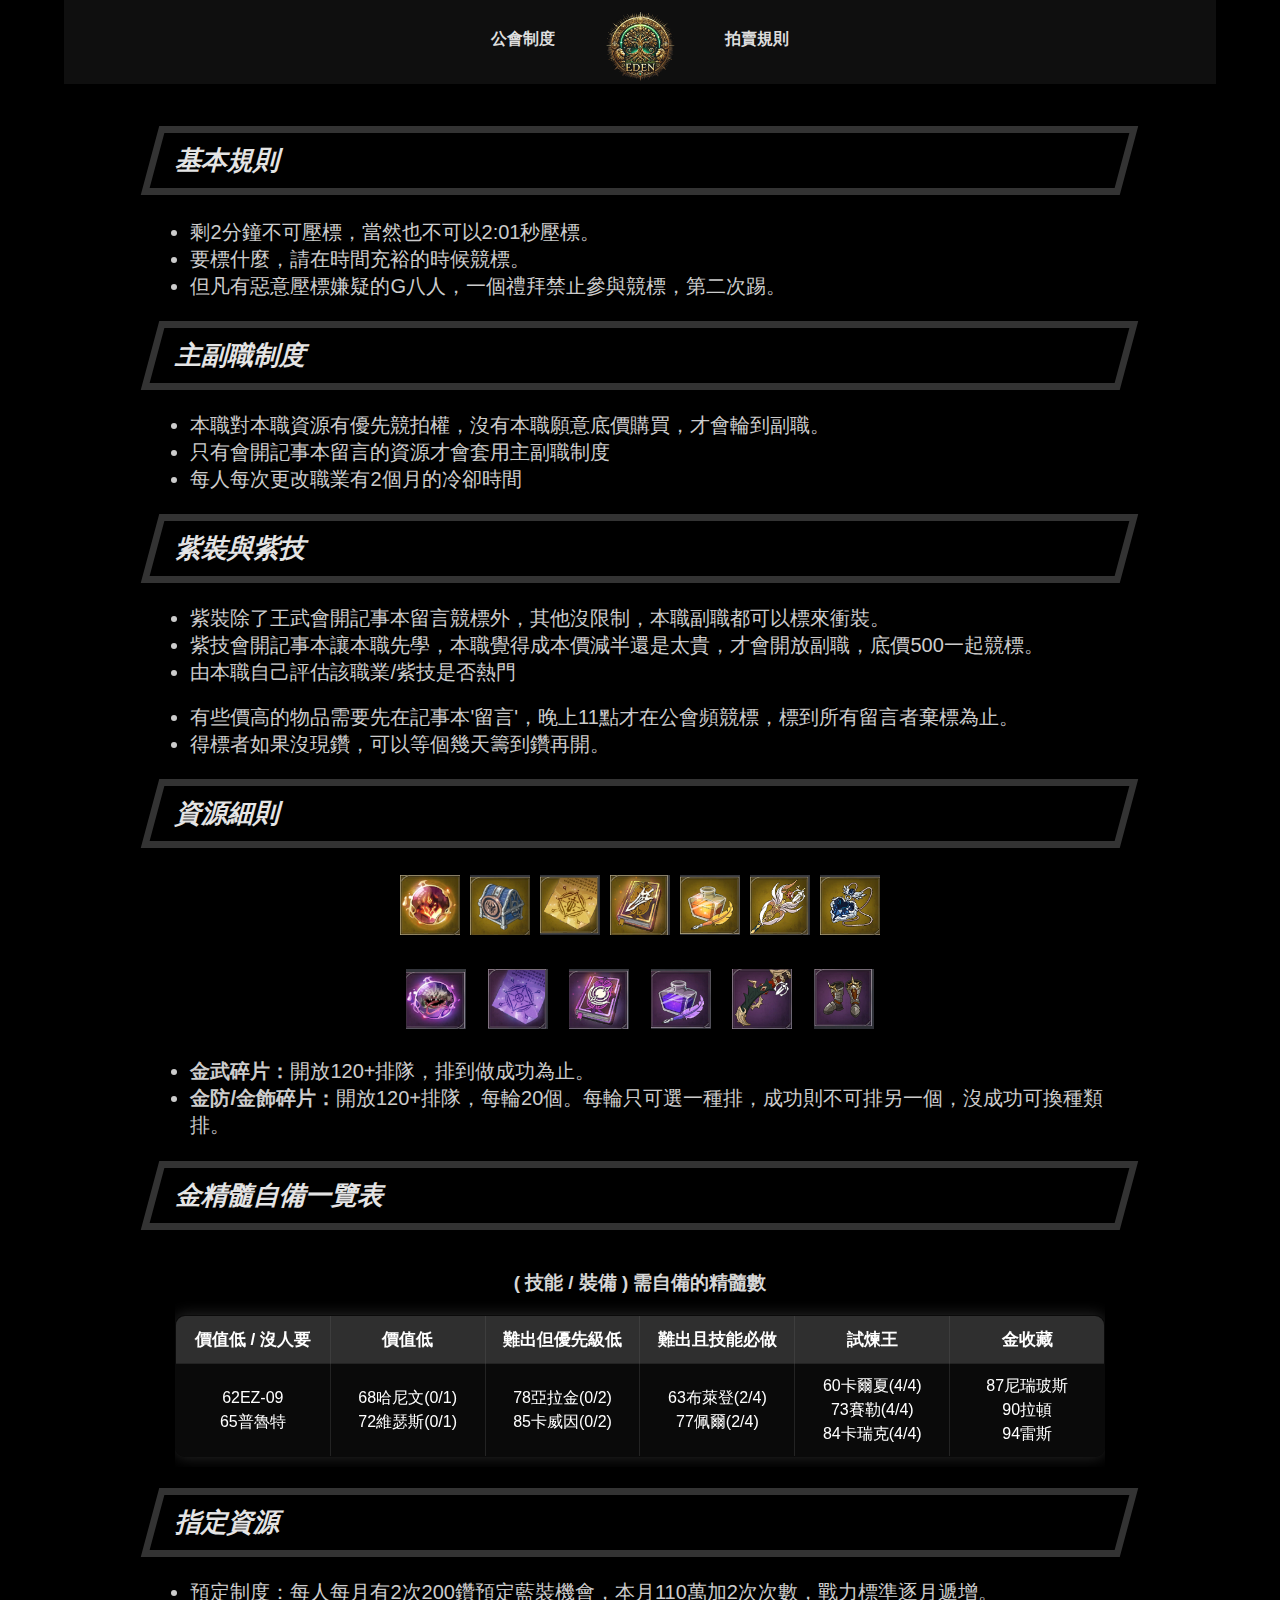
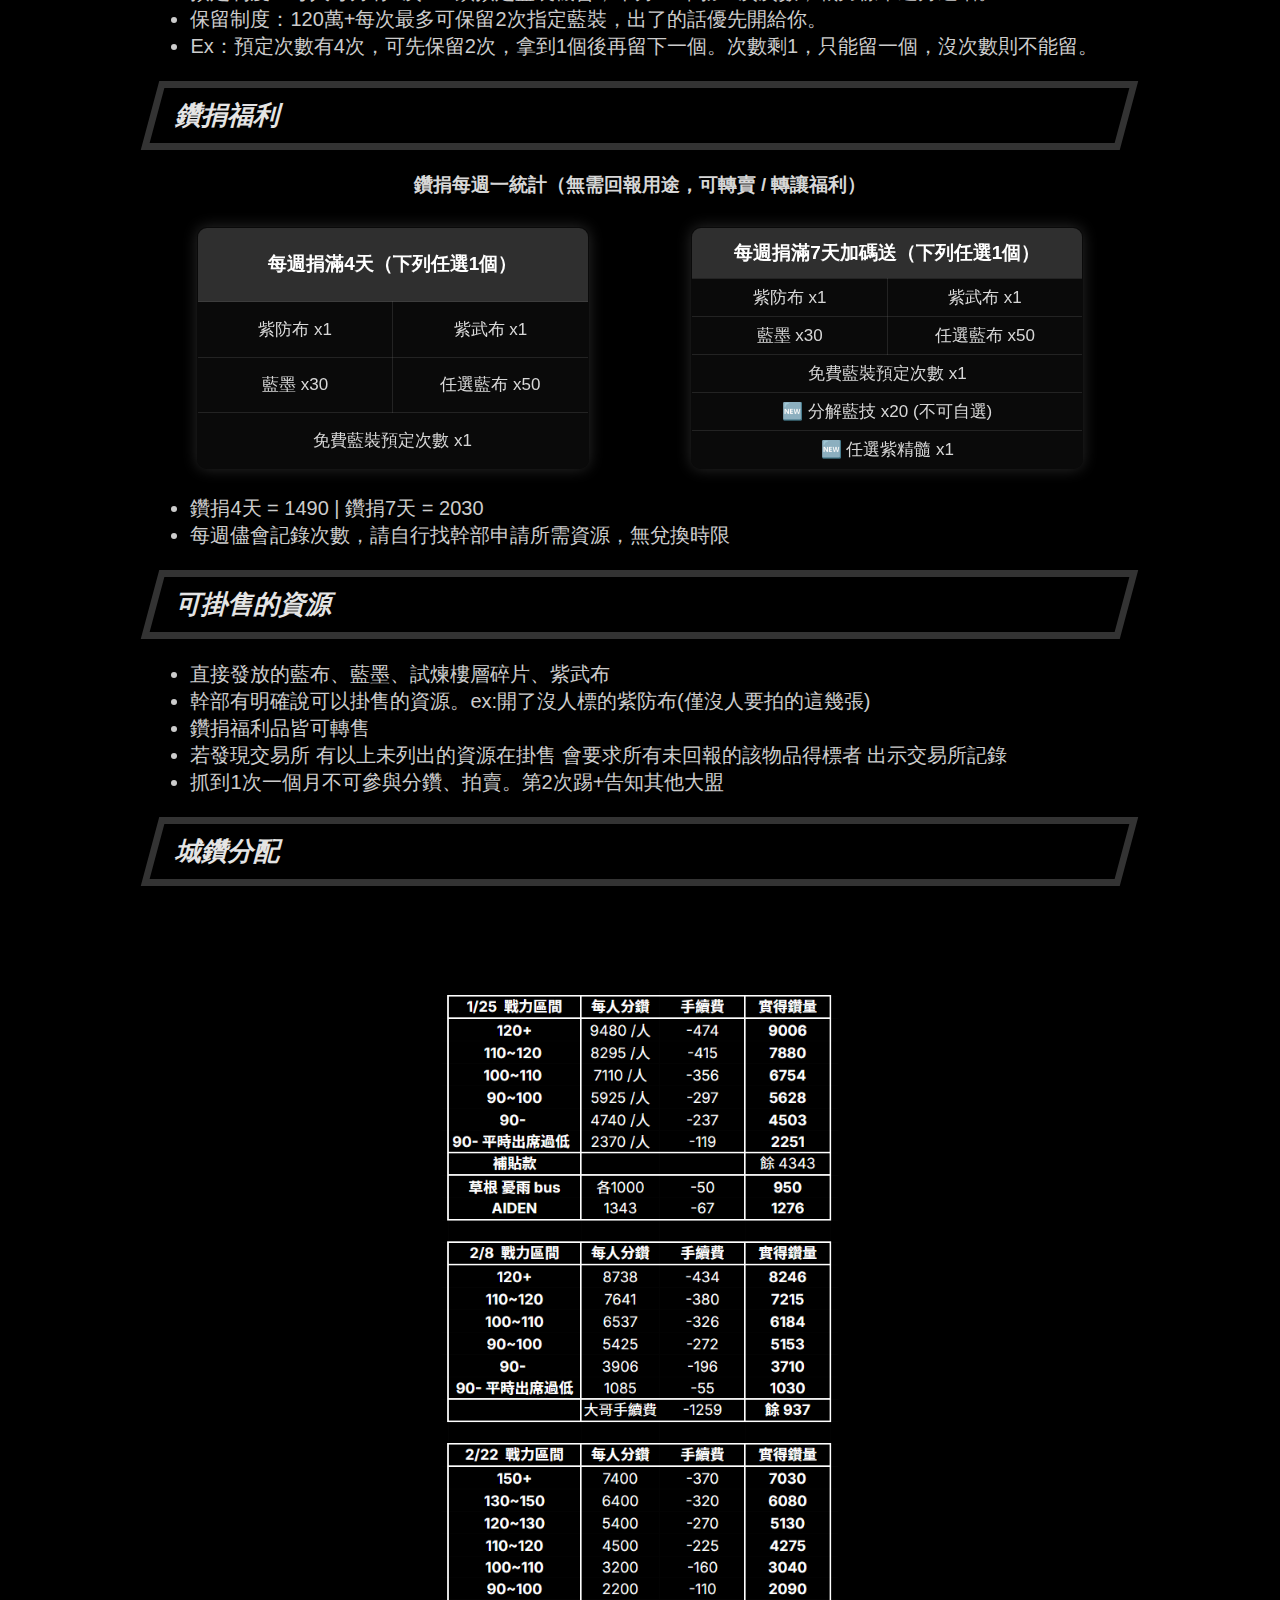
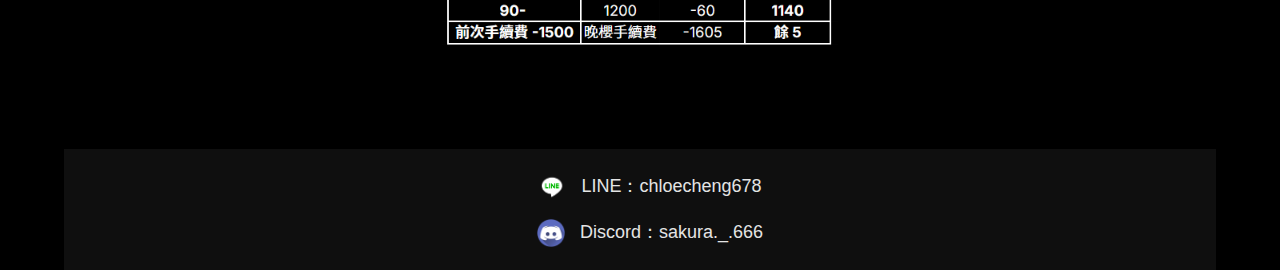
==== commit d7b0bdeb: "Add files via upload" ====
--- a/html/auction.html
+++ b/html/auction.html
@@ -91,6 +91,58 @@
                     font-size: 19px;
                 }
 
+        .tier-table-container {
+            width: 95%;
+            margin:10px auto;
+            overflow-x: auto;
+        }
+
+        .tier-table {
+            width: 100%;
+            margin: 10px auto;
+            border-collapse: collapse;
+            background-color: #15151579;
+            box-shadow: 0px 0px 15px rgba(72, 72, 72, 0.579);
+            border-radius: 10px;
+            overflow: hidden;
+            backdrop-filter: blur(10px);
+            -webkit-backdrop-filter: blur(10px);
+            border: 1px solid rgba(255, 255, 255, 0.3);
+        }
+
+        .tier-table th, .tier-table td {
+            border: 0.5px solid #63636348;
+            padding: 10px;
+            text-align: center;
+            font-size: 16px;
+            color: #ffffff;
+            width: 15%;
+        }
+
+        .tier-table th {
+            background-color: #2f2f2f;
+            color: rgb(255, 255, 255);
+            padding: 12px;
+            font-size: 17px;
+        }
+
+        .tier-table td {
+            line-height: 1.5;
+        }
+
+        @media screen and (max-width: 768px) {
+            .tier-table-container {
+                width: 100%;
+            }
+            .tier-table {
+                font-size: 14px;
+            }
+            .tier-table th, .tier-table td {
+                padding: 5px;
+                font-size: 14px;
+            }
+        }
+
     </style>
 </head>
 <body>
@@ -222,6 +274,32 @@
             <li><strong>金武碎片：</strong>開放120+排隊，排到做成功為止。</li>
             <li><strong>金防/金飾碎片：</strong>開放120+排隊，每輪20個。每輪只可選一種排，成功則不可排另一個，沒成功可換種類排。</li>
         </ul>
+        <h2>金精髓自備一覽表</h2>
+        <div class="tier-table-container">
+            <table class="tier-table">
+                <h3 style="text-align: center;">  ( 技能 / 裝備 ) 需自備的精髓數</h3>
+                <tr>
+                    <th>價值低 / 沒人要</th>
+                    <th>價值低</th>
+                    <th>難出但優先級低</th>
+                    <th>難出且技能必做</th>
+                    <th>試煉王</th>
+                    <th>金收藏</th>
+                </tr>
+                <tr>
+                    <td>62EZ-09<br>65普魯特</td>
+                    <td>68哈尼文(0/1)<br>72維瑟斯(0/1)</td>
+                    <td>78亞拉金(0/2)<br>85卡威因(0/2)</td>
+                    <td>63布萊登(2/4)<br>77佩爾(2/4)</td>
+                    <td>60卡爾夏(4/4)<br>73賽勒(4/4)<br>84卡瑞克(4/4)</td>
+                    <td>87尼瑞玻斯<br>90拉頓<br>94雷斯</td>
+                </tr>
+            </table>
+        </div>
+        <div class="images" style="display: none">
+            <img src="金精髓排隊.png" alt="圖片1">
+        </div>
+
         <h2>指定資源</h2>
         <ul>
             <li>預定制度：每人每月有2次200鑽預定藍裝機會，本月110萬加2次次數，戰力標準逐月遞增。</li>
